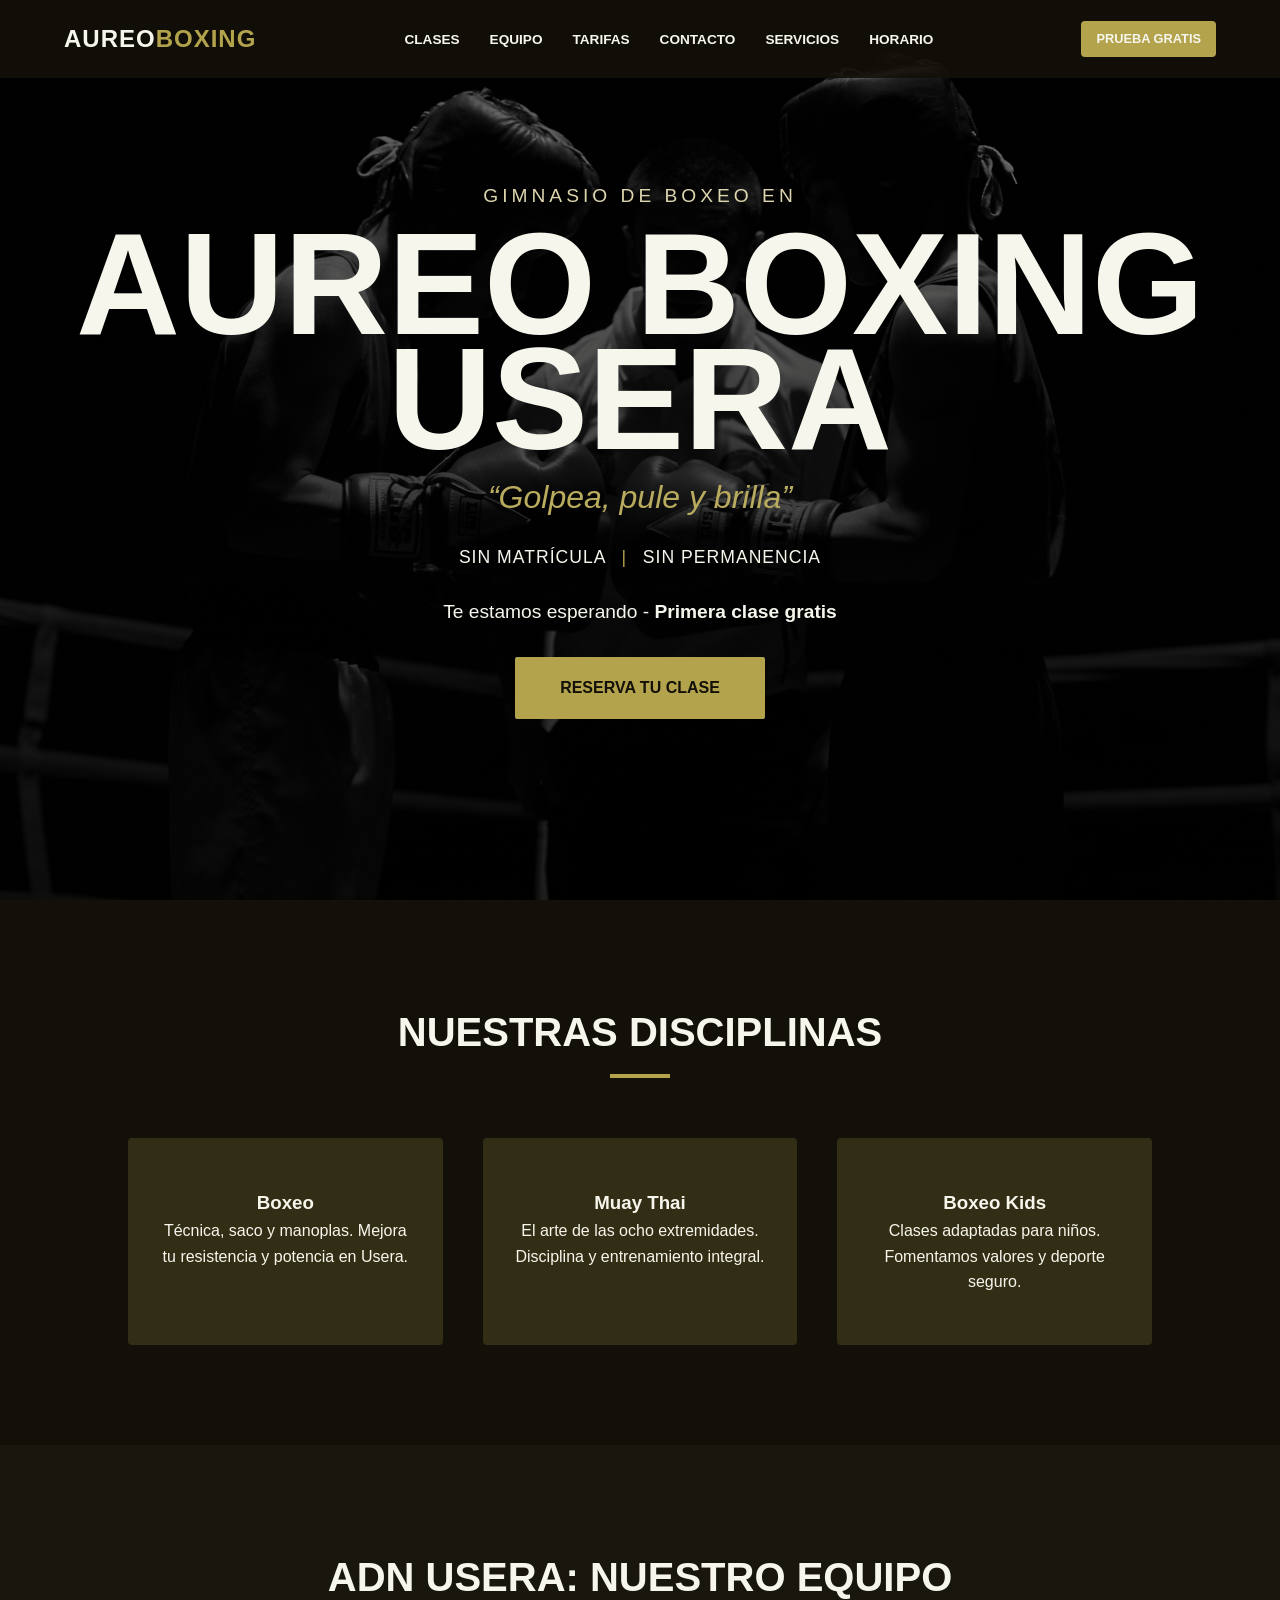
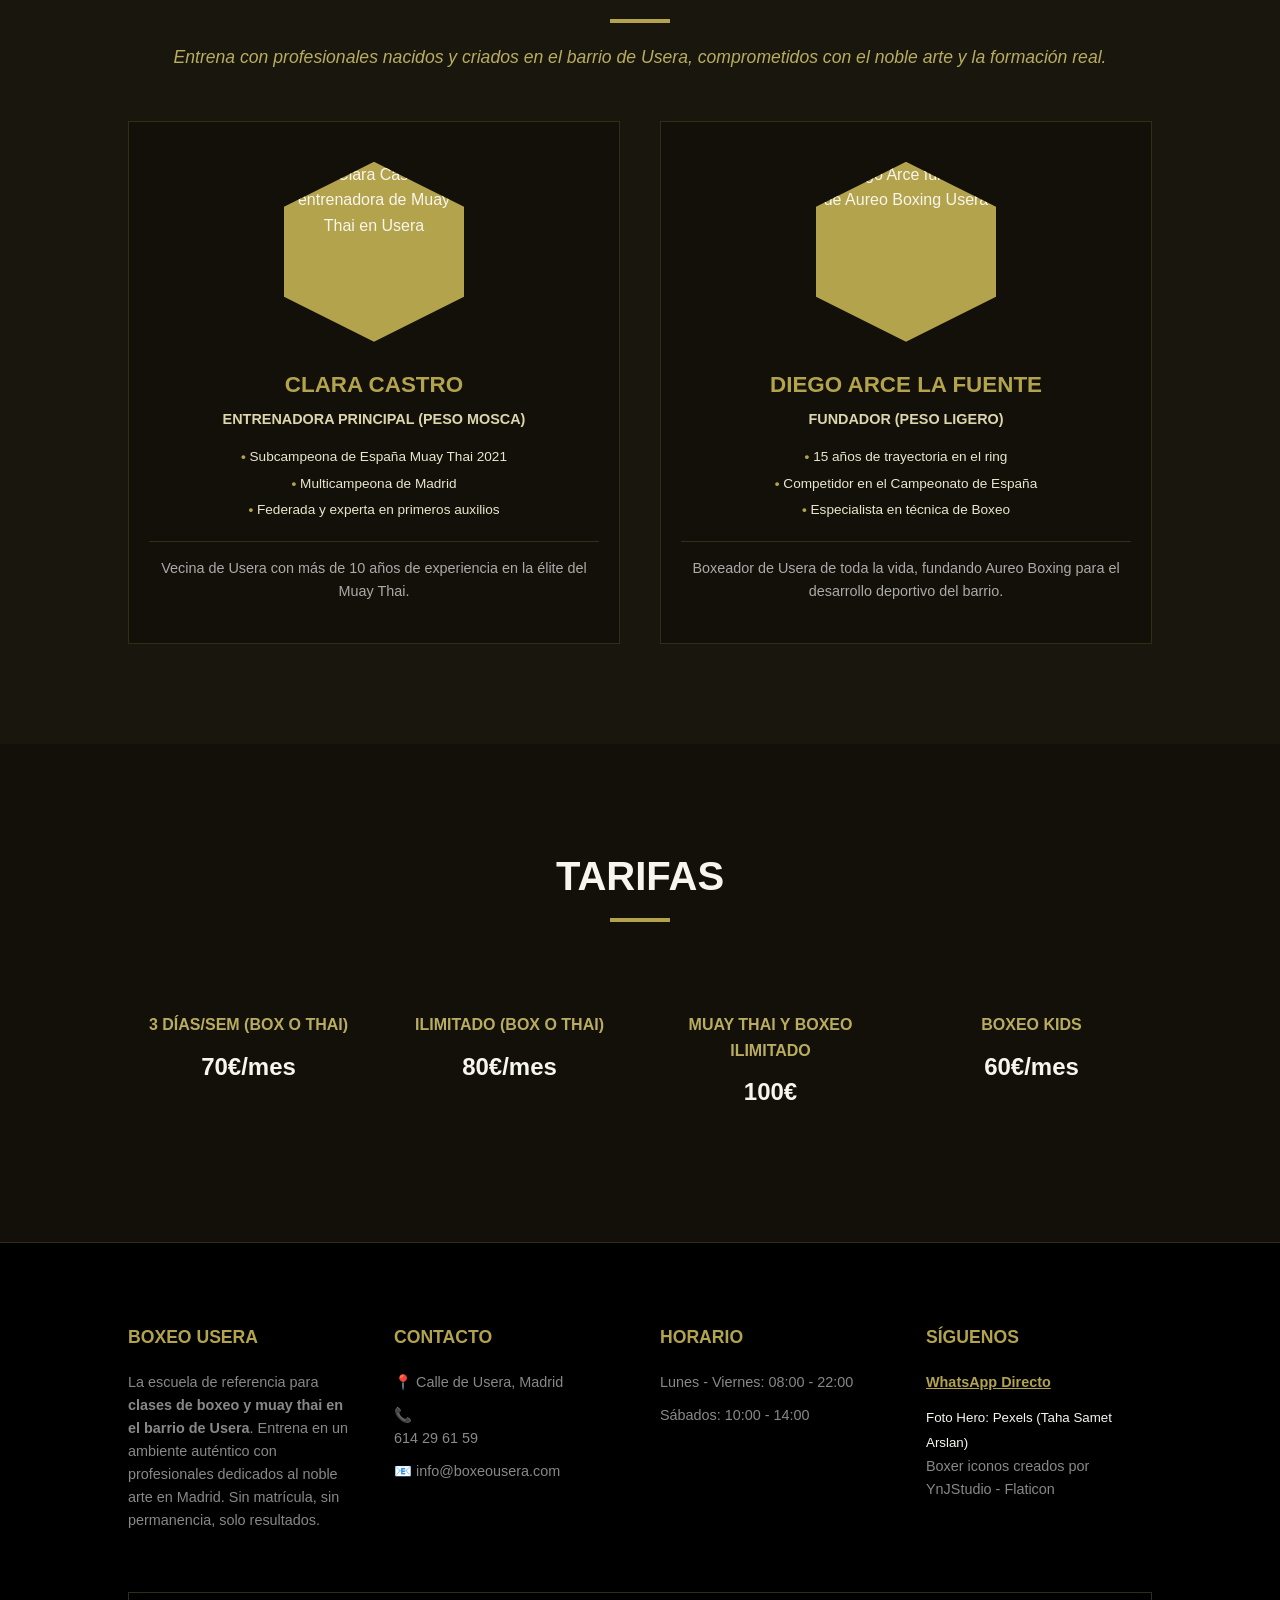
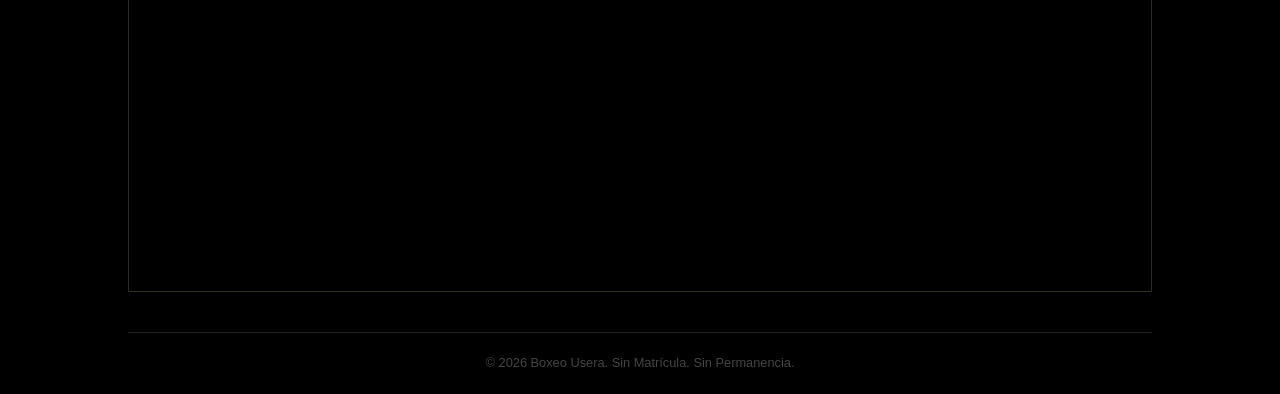
==== index.html @ 1e416059 "first commit" ====
<!DOCTYPE html>
<html lang="es">
<head>
    <meta charset="UTF-8">
    <meta name="viewport" content="width=device-width, initial-scale=1.0">
    <meta name="description" content="Gimnasio de boxeo en Usera. Clases de Boxeo, Muay Thai y Boxeo Kids. Entrena sin matrícula y sin permanencia. ¡Primera clase gratis!">
    <title>AUREO BOXING | Clases de Boxeo y Muay Thai en Usera, Madrid</title>    
    <link rel="icon" type="image/png" href="assets/favicon_boxeo.png">
    <link rel="stylesheet" href="style.css">
    
    <meta property="og:title" content="Gimnasio de Boxeo Usera">
    <meta property="og:image" content="assets/ring_boxeo.png">
    <script type="application/ld+json">
{
  "@context": "https://schema.org",
  "@type": "SportsClub",
  "name": "Aureo Boxing Usera",
  "image": "https://tu-sitio.netlify.app/assets/ring_boxeo.png",
  "address": {
    "@type": "PostalAddress",
    "streetAddress": "Calle de Usera",
    "addressLocality": "Madrid",
    "addressRegion": "Madrid",
    "postalCode": "28026",
    "addressCountry": "ES"
  },
  "geo": {
    "@type": "GeoCoordinates",
    "latitude": 40.3833, 
    "longitude": -3.7050
  },
  "url": "https://tu-sitio.netlify.app",
  "telephone": "+34614296159",
  "openingHoursSpecification": [
    {
      "@type": "OpeningHoursSpecification",
      "dayOfWeek": ["Monday", "Tuesday", "Wednesday", "Thursday", "Friday"],
      "opens": "08:00",
      "closes": "22:00"
    },
    {
      "@type": "OpeningHoursSpecification",
      "dayOfWeek": "Saturday",
      "opens": "10:00",
      "closes": "14:00"
    }
  ]
}
</script>

</head>
<body>

<nav class="navbar">
    <a href="index.html"><div class="logo">AUREO<span>BOXING</span></div></a>
    
    <div class="menu-toggle" id="mobile-menu">
        <span class="bar"></span>
        <span class="bar"></span>
        <span class="bar"></span>
    </div>

    <ul class="nav-links">
        <li><a href="#clases">Clases</a></li>
        <li><a href="#equipo">Equipo</a></li>
        <li><a href="#tarifas">Tarifas</a></li>
        <li><a href="#contacto">Contacto</a></li>
        <li><a href="servicios.html">Servicios</a></li>
        <li><a href="horario.html">Horario</a></li>
    </ul>
    <a href="https://wa.me/34614296159" class="btn-nav" target="_blank" rel="noopener noreferrer">PRUEBA GRATIS</a>
</nav>

    <main>
        <header class="hero">
            <div class="hero-content">
                <p class="hero-top-text">Gimnasio de boxeo en</p>
                <h1>AUREO BOXING USERA</h1>
                <p class="slogan">“Golpea, pule y brilla”</p>
                <div class="hero-badges">
                    <span>Sin matrícula</span>
                    <span class="separator">|</span>
                    <span>Sin permanencia</span>
                </div>
                <p class="promo">Te estamos esperando - <strong>Primera clase gratis</strong></p>
                <a href="https://wa.me/34614296159" class="btn-cta">RESERVA TU CLASE</a>
            </div>
        </header>

        <section id="clases" class="container">
            <h2 class="section-title">Nuestras Disciplinas</h2>
            <div class="grid">
                <article class="card">
                    <h3>Boxeo</h3>
                    <p>Técnica, saco y manoplas. Mejora tu resistencia y potencia en Usera.</p>
                </article>
                <article class="card">
                    <h3>Muay Thai</h3>
                    <p>El arte de las ocho extremidades. Disciplina y entrenamiento integral.</p>
                </article>
                <article class="card">
                    <h3>Boxeo Kids</h3>
                    <p>Clases adaptadas para niños. Fomentamos valores y deporte seguro.</p>
                </article>
            </div>
        </section>

<section id="equipo" class="bg-alt">
    <div class="container">
        <h2 class="section-title">ADN USERA: NUESTRO EQUIPO</h2>
        <p class="team-intro">Entrena con profesionales nacidos y criados en el barrio de Usera, comprometidos con el noble arte y la formación real.</p>
        
        <div class="grid">
            <article class="profile">
                <div class="img-frame">
                    <img src="assets/clara_castro.jpg" alt="Clara Castro entrenadora de Muay Thai en Usera">
                </div>
                <h3>Clara Castro</h3>
                <p class="role">Entrenadora Principal (Peso Mosca)</p>
                <ul class="achievements">
                    <li>Subcampeona de España Muay Thai 2021</li>
                    <li>Multicampeona de Madrid</li>
                    <li>Federada y experta en primeros auxilios</li>
                </ul>
                <p class="bio">Vecina de Usera con más de 10 años de experiencia en la élite del Muay Thai.</p>
            </article>

            <article class="profile">
                <div class="img-frame">
                    <img src="assets/diego_arce.jpg" alt="Diego Arce fundador de Aureo Boxing Usera">
                </div>
                <h3>Diego Arce La Fuente</h3>
                <p class="role">Fundador (Peso Ligero)</p>
                <ul class="achievements">
                    <li>15 años de trayectoria en el ring</li>
                    <li>Competidor en el Campeonato de España</li>
                    <li>Especialista en técnica de Boxeo</li>
                </ul>
                <p class="bio">Boxeador de Usera de toda la vida, fundando Aureo Boxing para el desarrollo deportivo del barrio.</p>
            </article>
        </div>
    </div>
</section>

        <section id="tarifas" class="container">
            <h2 id="precios" class="section-title">Tarifas</h2>
            <div class="grid-tarifas">
                <div class="price-box"><h4>3 Días/Sem (Box o Thai) </h4><p>70€/mes</p></div>
                <div class="price-box"><h4>Ilimitado (Box o Thai) </h4><p>80€/mes</p></div>
                <div class="price-box"><h4>Muay thai y Boxeo Ilimitado </h4><p>100€</p></div>
                <div class="price-box"><h4>Boxeo Kids</h4><p>60€/mes</p></div>
            </div>
        </section>
    </main>

    <footer class="main-footer">
        <div class="footer-container">
            <div class="footer-col">
    <h4>BOXEO USERA</h4>
    <p>La escuela de referencia para <strong>clases de boxeo y muay thai en el barrio de Usera</strong>. Entrena en un ambiente auténtico con profesionales dedicados al noble arte en Madrid. Sin matrícula, sin permanencia, solo resultados.</p>
</div>
            <div class="footer-col">
                <h4>CONTACTO</h4>
                <p>📍 Calle de Usera, Madrid</p>
                <p>📞 <a href="tel:+34614296159">614 29 61 59</a></p>
                <p>📧 info@boxeousera.com</p>
            </div>
            <div class="footer-col">
                <h4>HORARIO</h4>
                <p>Lunes - Viernes: 08:00 - 22:00</p>
                <p>Sábados: 10:00 - 14:00</p>
            </div>
            <div class="footer-col">
                <h4>SÍGUENOS</h4>
                <a href="https://wa.me/34614296159" class="wa-link">WhatsApp Directo</a>
                <div class="legal-info">
                    <small>Foto Hero: Pexels (Taha Samet Arslan)</small><br>
                    <small><a href="https://www.flaticon.es/iconos-gratis/boxer" title="boxer iconos">Boxer iconos creados por YnJStudio - Flaticon</a></small>
                </div>
            </div>
        </div>
        <div class="footer-map">
            <iframe src="https://www.google.com/maps/embed?pb=!1m18!1m12!1m3!1d3039.096998147544!2d-3.708230224323236!3d40.38454277144478!2m3!1f0!2f0!3f0!3m2!1i1024!2i768!4f13.1!3m3!1m2!1s0xd4227d0a6f794bb%3A0xa1686ee9022f2101!2sAUREO%20BOXING!5e0!3m2!1ses!2ses!4v1777011258103!5m2!1ses!2ses" width="600" height="450" style="border:0;" allowfullscreen="" loading="lazy" referrerpolicy="no-referrer-when-downgrade"></iframe>
        </div>
        <div class="footer-bottom">
            <p>&copy; 2026 Boxeo Usera. Sin Matrícula. Sin Permanencia.</p>
        </div>
    </footer>
<script src="script.js"></script>
</body>
</html>
---- style.css ----
:root {
    --color-50: #F7F6ED;
    --color-100: #EAE5CD;
    --color-200: #DCD5AD;
    --color-300: #CEC48D;
    --color-400: #BAAC5F;
    --color-500: #B3A34D;
    --color-900: #322E15;
    --color-950: #121008;
}

* { box-sizing: border-box; margin: 0; padding: 0; }

body {
    font-family: 'Helvetica Neue', Arial, sans-serif;
    background-color: var(--color-950);
    color: var(--color-50);
    line-height: 1.6;
    scroll-behavior: smooth;
}

/* --- NAVBAR --- */
/* Esconde el estilo del enlace en el logo */
.navbar a:has(.logo) {
    text-decoration: none;
    color: inherit;
    display: contents; /* Hace que el enlace no afecte al diseño del flexbox */
}

/* Por si tu navegador es antiguo y no soporta :has() */
.navbar > a {
    text-decoration: none;
    color: inherit;
}
.navbar {
    display: flex;
    justify-content: space-between;
    align-items: center;
    padding: 20px 5%;
    background: rgba(18, 16, 8, 0.9);
    position: fixed;
    width: 100%;
    z-index: 1000;
}

.logo { font-weight: 900; font-size: 1.5rem; letter-spacing: 1px; }
.logo span { color: var(--color-500); }

.nav-links { display: flex; list-style: none; }
.nav-links li { margin: 0 15px; }
.nav-links a { text-decoration: none; color: var(--color-50); font-size: 0.85rem; font-weight: bold; text-transform: uppercase; transition: 0.3s; }
.nav-links a:hover { color: var(--color-500); }

.btn-nav {
    background: var(--color-500);
    color: var(--color-950);
    padding: 8px 15px;
    border-radius: 4px;
    text-decoration: none;
    font-weight: bold;
    font-size: 0.8rem;
}

/* --- HERO --- */
.hero {
    height: 100vh;
    background: linear-gradient(rgba(0,0,0,0.5), rgba(0,0,0,0.8)), 
                url('assets/ring_boxeo.jpg') center/cover no-repeat;
    display: flex;
    align-items: center;
    justify-content: center;
    text-align: center;
}

.hero h1 { font-size: clamp(4rem, 15vw, 9rem); line-height: 0.8; margin: 15px 0; font-weight: 900; }
.hero-top-text { font-size: 1.2rem; text-transform: uppercase; letter-spacing: 4px; color: var(--color-200); }
.slogan { font-size: clamp(1.2rem, 3vw, 2rem); color: var(--color-400); margin-bottom: 20px; font-style: italic; }
.hero-badges { margin-bottom: 25px; font-size: 1.1rem; text-transform: uppercase; letter-spacing: 1px; }
.separator { color: var(--color-500); margin: 0 10px; }
.promo { margin-bottom: 30px; font-size: 1.2rem; }

.btn-cta {
    display: inline-block;
    padding: 18px 45px;
    background-color: var(--color-500);
    color: var(--color-950);
    text-decoration: none;
    font-weight: 900;
    border-radius: 2px;
    transition: 0.3s ease;
}
.btn-cta:hover { background-color: var(--color-100); transform: translateY(-3px); }

/* --- SECCIONES GENERALES --- */
.container { padding: 100px 10%; }
.bg-alt { background-color: #18160d; }
.section-title { text-align: center; margin-bottom: 60px; font-size: 2.5rem; text-transform: uppercase; position: relative; }
.section-title::after { content: ''; display: block; width: 60px; height: 4px; background: var(--color-500); margin: 10px auto; }

.grid { display: grid; grid-template-columns: repeat(auto-fit, minmax(300px, 1fr)); gap: 40px; }

/* --- TARJETAS DE CLASES --- */
.card {
    background: var(--color-900);
    padding: 50px 30px;
    border-radius: 4px;
    text-align: center;
    transition: 0.3s;
}
.card:hover { border-top: 5px solid var(--color-500); transform: translateY(-5px); }

/* --- SECCIÓN EQUIPO (NUEVO) --- */
.team-intro {
    text-align: center;
    margin-top: -40px;
    margin-bottom: 50px;
    color: var(--color-400);
    font-style: italic;
    font-size: 1.1rem;
}

.profile {
    background: var(--color-950);
    padding: 40px 20px;
    border: 1px solid var(--color-900);
    text-align: center;
}

.img-frame {
    width: 180px; height: 180px;
    background: var(--color-500);
    margin: 0 auto 25px;
    clip-path: polygon(50% 0%, 100% 25%, 100% 75%, 50% 100%, 0% 75%, 0% 25%);
    overflow: hidden;
}

.img-frame img { width: 100%; height: 100%; object-fit: cover; }

.profile h3 { color: var(--color-500); margin-bottom: 5px; text-transform: uppercase; font-size: 1.4rem; }

.role { font-weight: bold; font-size: 0.9rem; color: var(--color-200); margin-bottom: 15px; text-transform: uppercase; }

.achievements { list-style: none; padding: 0; margin-bottom: 20px; }
.achievements li { font-size: 0.85rem; margin-bottom: 5px; color: var(--color-100); }
.achievements li::before { content: "• "; color: var(--color-500); font-weight: bold; }

.bio { font-size: 0.9rem; border-top: 1px solid var(--color-900); padding-top: 15px; margin-top: 10px; color: #aaa; }

/* --- TARIFAS --- */
.grid-tarifas { display: grid; grid-template-columns: repeat(auto-fit, minmax(180px, 1fr)); gap: 20px; }
.price-box {
    border: 1px solid var(--color-800);
    padding: 30px 15px;
    text-align: center;
    transition: 0.3s;
}
.price-box:hover { border-color: var(--color-500); background: rgba(179, 163, 77, 0.1); }
.price-box h4 { color: var(--color-400); margin-bottom: 10px; text-transform: uppercase; }
.price-box p { font-size: 1.5rem; font-weight: bold; color: var(--color-50); }

/* --- FOOTER --- */
.main-footer { background: #000; padding: 80px 10% 20px; border-top: 1px solid var(--color-900); }
.footer-container { 
    display: grid; 
    grid-template-columns: repeat(auto-fit, minmax(200px, 1fr)); 
    gap: 40px; 
    margin-bottom: 50px;
}

.footer-col h4 { color: var(--color-500); margin-bottom: 20px; font-size: 1.1rem; }
.footer-col p, .footer-col a { color: #888; text-decoration: none; font-size: 0.9rem; margin-bottom: 10px; display: block; }
.footer-col a:hover { color: var(--color-500); }

.wa-link { color: var(--color-500) !important; font-weight: bold; text-decoration: underline !important; }

.footer-map { width: 100%; height: 300px;  margin-bottom: 40px; border: 1px solid var(--color-900); }
.footer-map iframe { width: 100%; height: 100%; border: none; }

.footer-bottom { text-align: center; border-top: 1px solid #222; padding-top: 20px; color: #444; font-size: 0.8rem; }

/* --- PÁGINA HORARIOS --- */
.horario-page {
    padding-top: 100px;
    background: linear-gradient(rgba(18, 16, 8, 0.95), rgba(18, 16, 8, 0.95)), 
                url('assets/snake_bg.png') no-repeat center center/contain;
}

.main-title {
    font-size: 4rem;
    text-align: center;
    color: var(--color-50);
    letter-spacing: 5px;
    margin-bottom: 40px;
    text-shadow: 2px 2px 10px rgba(179, 163, 77, 0.3);
}

.table-responsive { overflow-x: auto; margin-bottom: 50px; }

.schedule-table {
    width: 100%;
    border-collapse: collapse;
    color: var(--color-50);
    text-align: center;
    font-size: 0.85rem;
    border: 1px solid var(--color-800);
}

.schedule-table th {
    background-color: var(--color-900);
    color: var(--color-500);
    padding: 15px;
    border: 1px solid var(--color-800);
    text-transform: uppercase;
}

.schedule-table td {
    padding: 12px;
    border: 1px solid var(--color-800);
    background: rgba(18, 16, 8, 0.6);
}

.class-boxeo { font-weight: bold; }
.class-thai { color: var(--color-400); font-weight: bold; }
.class-kids { color: #aaa; font-style: italic; }
.class-mix { border: 1px solid var(--color-500) !important; color: var(--color-500); }

.pricing-list { max-width: 600px; margin: 0 auto; text-align: left; }
.price-item {
    display: flex;
    justify-content: space-between;
    padding: 20px;
    border-bottom: 1px solid var(--color-900);
    font-size: 1.2rem;
    font-weight: 800;
    text-transform: uppercase;
}

.price-item.featured { background: var(--color-900); border: 1px solid var(--color-500); margin-top: 10px; }
.gold { color: var(--color-500); }

.foot-note {
    text-align: center;
    margin-top: 50px;
    letter-spacing: 2px;
    color: var(--color-400);
    font-weight: bold;
}

/* --- RESPONSIVE --- */
/* 1. PEGA ESTO JUSTO ANTES DE @media (max-width: 768px) */
.menu-toggle {
    display: none;
    flex-direction: column;
    cursor: pointer;
    z-index: 1100;
}

.menu-toggle .bar {
    width: 25px;
    height: 3px;
    background-color: var(--color-500);
    margin: 4px 0;
    transition: 0.4s;
}

/* 2. SUSTITUYE TU @media (max-width: 768px) POR ESTO */
/* --- RESPONSIVE --- */

.menu-toggle {
    display: none; /* Escondido por defecto en PC */
    flex-direction: column;
    cursor: pointer;
    z-index: 1100;
}

.menu-toggle .bar {
    width: 25px;
    height: 3px;
    background-color: var(--color-500);
    margin: 4px 0;
    transition: 0.4s;
}

@media (max-width: 768px) {
    .menu-toggle {
        display: flex; /* Se muestra solo en móvil */
    }

    .nav-links {
        display: flex; /* Cambiamos de none a flex */
        flex-direction: column;
        justify-content: center;
        align-items: center;
        position: fixed; /* Mejor fixed para que cubra la pantalla */
        top: -100vh; /* Escondido arriba */
        left: 0;
        width: 100%;
        height: 100vh;
        background: rgba(18, 16, 8, 0.98);
        padding: 40px 0;
        transition: 0.5s ease;
        z-index: 1000;
    }

    .nav-links.active {
        top: 0; /* Baja el menú al activarse */
    }

    .nav-links li {
        margin: 20px 0;
    }

    .nav-links a {
        font-size: 1.5rem; /* Más grande para que sea fácil tocar con el dedo */
    }

    .btn-nav {
        display: none; /* Ocultamos el botón de WhatsApp en el nav de móvil */
    }

    /* Animación del botón a "X" */
    .menu-toggle.is-active .bar:nth-child(2) { opacity: 0; }
    .menu-toggle.is-active .bar:nth-child(1) { transform: translateY(11px) rotate(45deg); }
    .menu-toggle.is-active .bar:nth-child(3) { transform: translateY(-11px) rotate(-45deg); }

    /* Ajustes de títulos en móvil */
    .hero h1 { font-size: 4rem; }
    .container { padding: 60px 5%; }
    .section-title { font-size: 2rem; }
    .main-title { font-size: 2.5rem; }
}

@media (max-width: 600px) {
    .schedule-table { font-size: 0.7rem; }
    .price-item { font-size: 0.9rem; }
    .footer-container { grid-template-columns: 1fr; text-align: center; }
}

@media (max-width: 600px) {
    .schedule-table { font-size: 0.7rem; }
    .price-item { font-size: 0.9rem; }
    .footer-container { grid-template-columns: 1fr; text-align: center; }
}
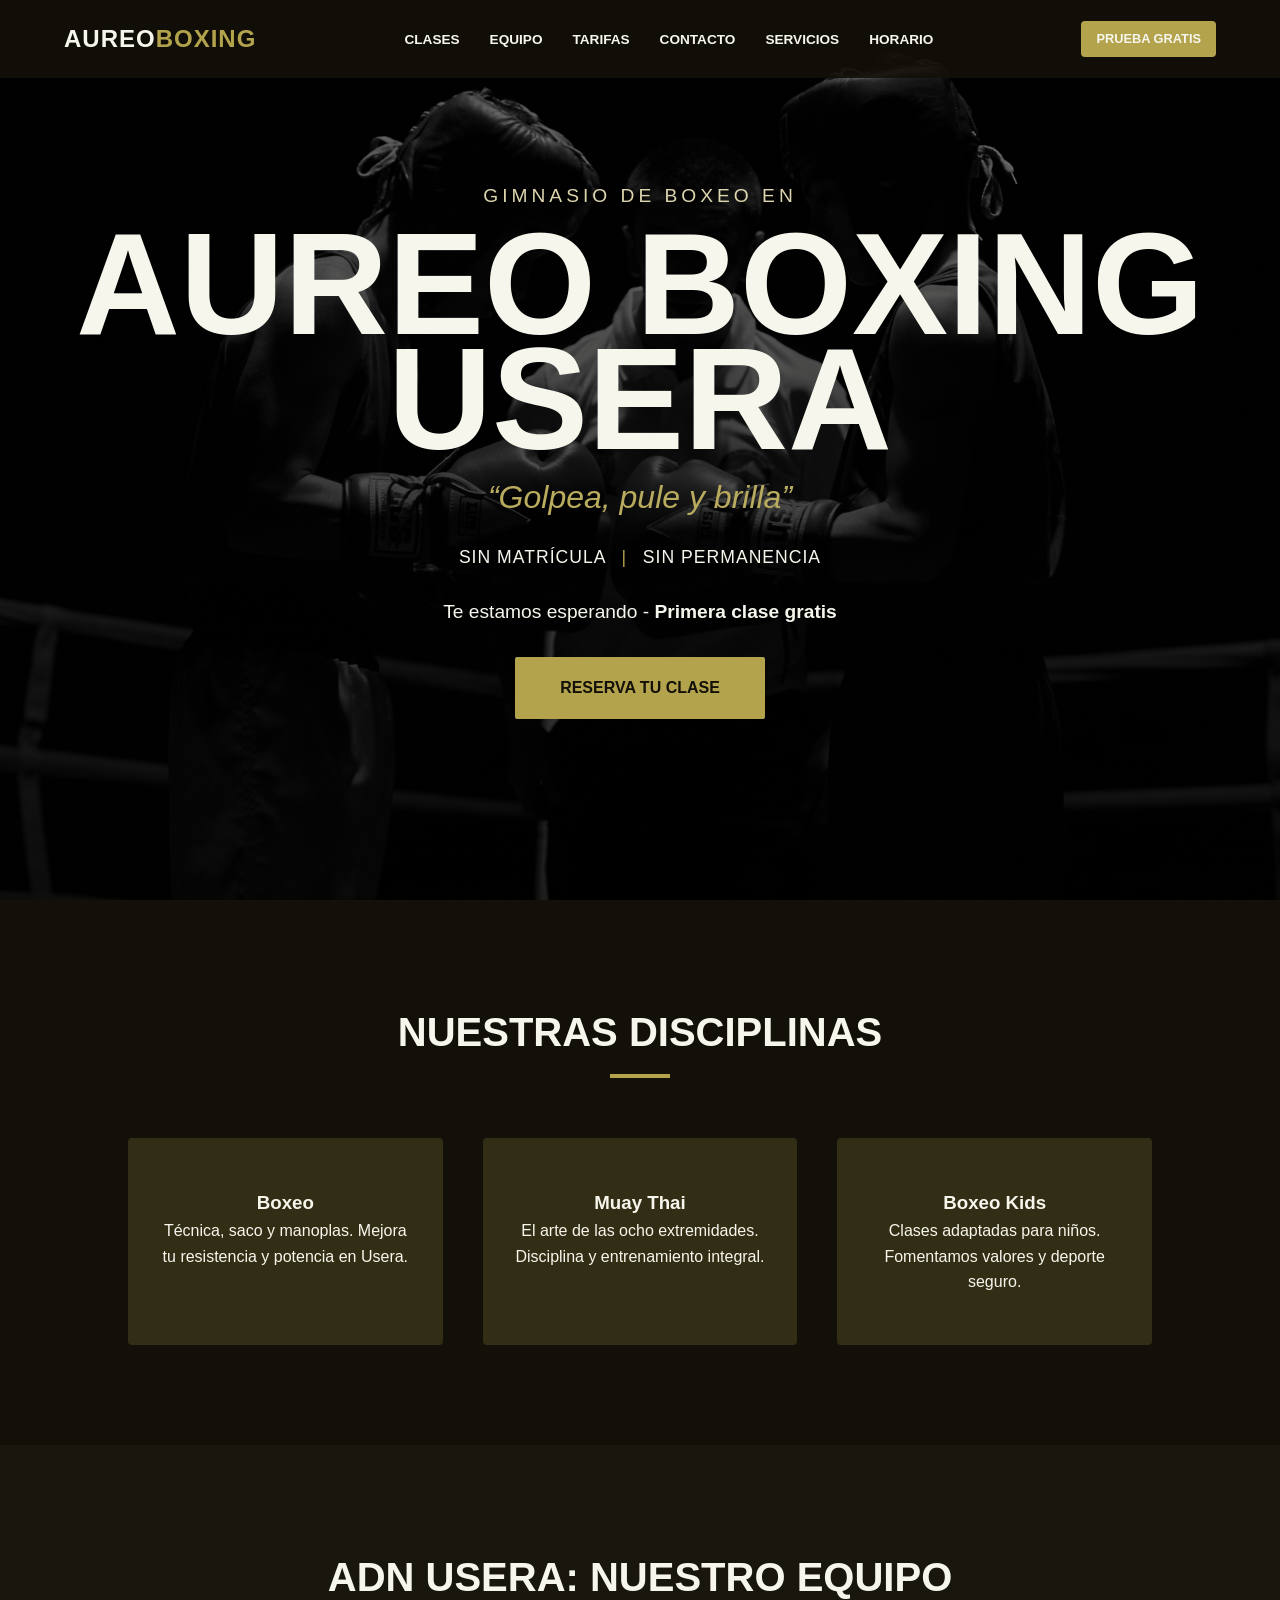
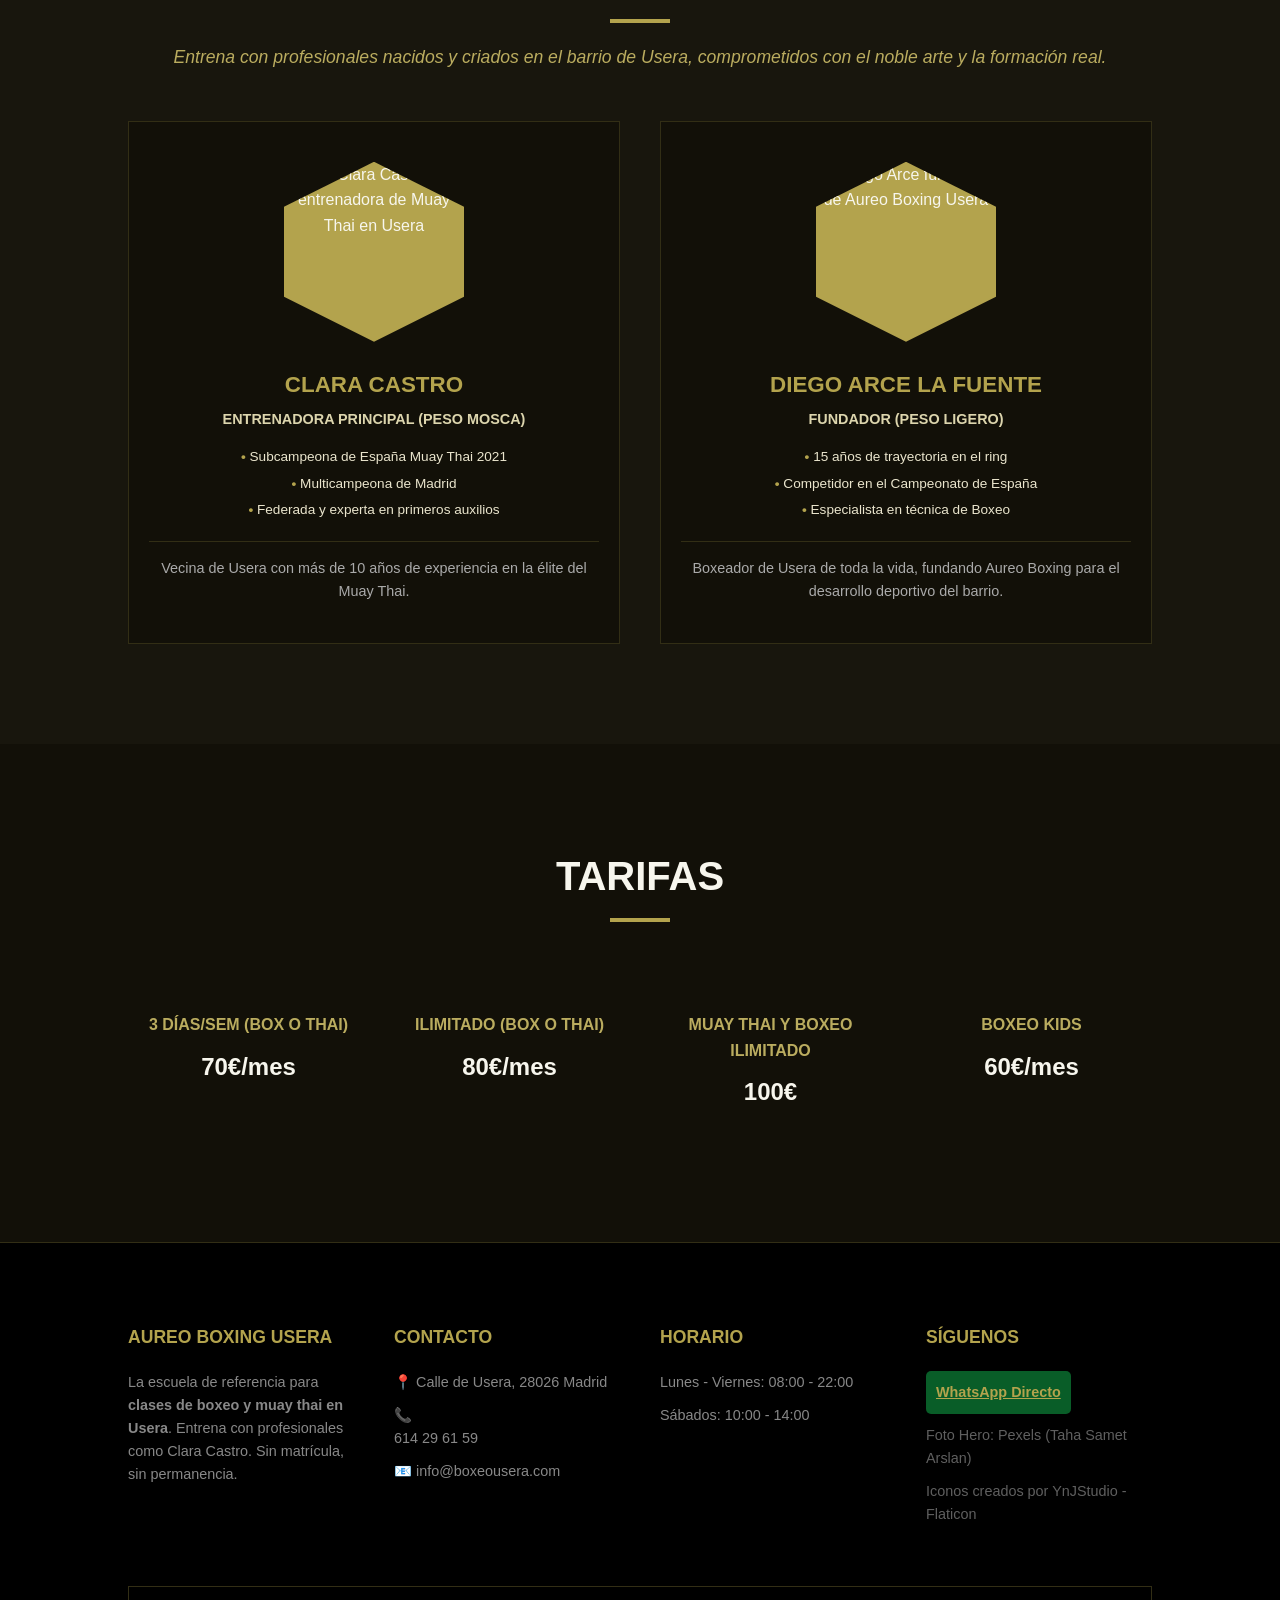
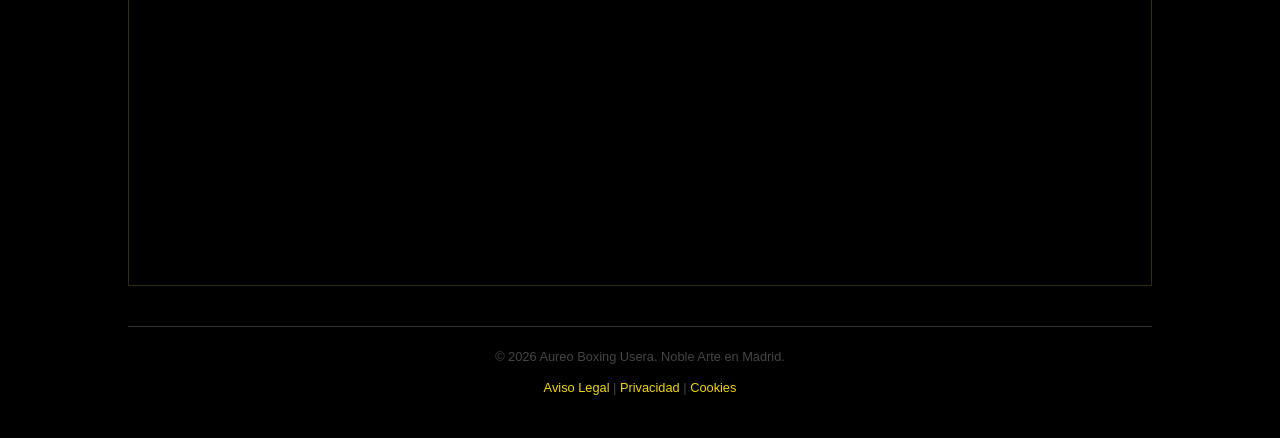
==== commit 9c1b23b2: "Legal updates" ====
--- a/index.html
+++ b/index.html
@@ -10,44 +10,91 @@
     
     <meta property="og:title" content="Gimnasio de Boxeo Usera">
     <meta property="og:image" content="assets/ring_boxeo.png">
+
     <script type="application/ld+json">
-{
-  "@context": "https://schema.org",
-  "@type": "SportsClub",
-  "name": "Aureo Boxing Usera",
-  "image": "https://tu-sitio.netlify.app/assets/ring_boxeo.png",
-  "address": {
-    "@type": "PostalAddress",
-    "streetAddress": "Calle de Usera",
-    "addressLocality": "Madrid",
-    "addressRegion": "Madrid",
-    "postalCode": "28026",
-    "addressCountry": "ES"
-  },
-  "geo": {
-    "@type": "GeoCoordinates",
-    "latitude": 40.3833, 
-    "longitude": -3.7050
-  },
-  "url": "https://tu-sitio.netlify.app",
-  "telephone": "+34614296159",
-  "openingHoursSpecification": [
     {
-      "@type": "OpeningHoursSpecification",
-      "dayOfWeek": ["Monday", "Tuesday", "Wednesday", "Thursday", "Friday"],
-      "opens": "08:00",
-      "closes": "22:00"
-    },
-    {
-      "@type": "OpeningHoursSpecification",
-      "dayOfWeek": "Saturday",
-      "opens": "10:00",
-      "closes": "14:00"
+      "@context": "https://schema.org",
+      "@type": "SportsClub",
+      "name": "Aureo Boxing Usera",
+      "image": "https://tu-sitio.netlify.app/assets/ring_boxeo.png",
+      "address": {
+        "@type": "PostalAddress",
+        "streetAddress": "Calle de Usera",
+        "addressLocality": "Madrid",
+        "addressRegion": "Madrid",
+        "postalCode": "28026",
+        "addressCountry": "ES"
+      },
+      "geo": {
+        "@type": "GeoCoordinates",
+        "latitude": 40.3833, 
+        "longitude": -3.7050
+      },
+      "url": "https://tu-sitio.netlify.app",
+      "telephone": "+34614296159",
+      "openingHoursSpecification": [
+        {
+          "@type": "OpeningHoursSpecification",
+          "dayOfWeek": ["Monday", "Tuesday", "Wednesday", "Thursday", "Friday"],
+          "opens": "08:00",
+          "closes": "22:00"
+        },
+        {
+          "@type": "OpeningHoursSpecification",
+          "dayOfWeek": "Saturday",
+          "opens": "10:00",
+          "closes": "14:00"
+        }
+      ]
     }
-  ]
-}
-</script>
-
+    </script>
+
+    <link rel="stylesheet" type="text/css" href="https://cdn.jsdelivr.net/npm/cookieconsent@3/build/cookieconsent.min.css" />
+    <script src="https://cdn.jsdelivr.net/npm/cookieconsent@3/build/cookieconsent.min.js" data-cfasync="false"></script>
+    
+    <script>
+    window.addEventListener("load", function(){
+        window.cookieconsent.initialise({
+            "palette": {
+                "border": "#f1d600",
+                "popup": { "background": "#000" },
+                "button": { "background": "#f1d600", "text": "#000" }
+            },
+            "type": "opt-in", 
+            "content": {
+                "message": "En Boxeo Usera usamos cookies para medir las visitas de la web. ¿Nos das permiso?",
+                "allow": "Aceptar todas",
+                "deny": "Rechazar",
+                "link": "Leer política",
+                "href": "politica-de-cookies.html",
+                "policy": "Configurar"
+            },
+            onInitialise: function (status) {
+                if (this.hasConsented()) { cargarAnalytics(); }
+            },
+            onStatusChange: function(status, chosenBefore) {
+                if (this.hasConsented()) { cargarAnalytics(); }
+            }
+        });
+    });
+
+    // Función para cargar Google Analytics solo tras el consentimiento
+    function cargarAnalytics() {
+        console.log("Cookies aceptadas: Cargando Analytics...");
+        
+        // 1. Carga el script de Google de forma dinámica
+        var script = document.createElement('script');
+        script.async = true;
+        script.src = 'https://www.googletagmanager.com/gtag/js?id=TU_ID_AQUI'; // <--- CAMBIA TU_ID_AQUI
+        document.head.appendChild(script);
+
+        // 2. Configura Analytics
+        window.dataLayer = window.dataLayer || [];
+        function gtag(){dataLayer.push(arguments);}
+        gtag('js', new Date());
+        gtag('config', 'TU_ID_AQUI'); // <--- CAMBIA TU_ID_AQUI
+    }
+    </script>
 </head>
 <body>
 
@@ -153,39 +200,46 @@
         </section>
     </main>
 
-    <footer class="main-footer">
-        <div class="footer-container">
-            <div class="footer-col">
-    <h4>BOXEO USERA</h4>
-    <p>La escuela de referencia para <strong>clases de boxeo y muay thai en el barrio de Usera</strong>. Entrena en un ambiente auténtico con profesionales dedicados al noble arte en Madrid. Sin matrícula, sin permanencia, solo resultados.</p>
-</div>
-            <div class="footer-col">
-                <h4>CONTACTO</h4>
-                <p>📍 Calle de Usera, Madrid</p>
-                <p>📞 <a href="tel:+34614296159">614 29 61 59</a></p>
-                <p>📧 info@boxeousera.com</p>
-            </div>
-            <div class="footer-col">
-                <h4>HORARIO</h4>
-                <p>Lunes - Viernes: 08:00 - 22:00</p>
-                <p>Sábados: 10:00 - 14:00</p>
-            </div>
-            <div class="footer-col">
-                <h4>SÍGUENOS</h4>
-                <a href="https://wa.me/34614296159" class="wa-link">WhatsApp Directo</a>
-                <div class="legal-info">
-                    <small>Foto Hero: Pexels (Taha Samet Arslan)</small><br>
-                    <small><a href="https://www.flaticon.es/iconos-gratis/boxer" title="boxer iconos">Boxer iconos creados por YnJStudio - Flaticon</a></small>
-                </div>
-            </div>
-        </div>
-        <div class="footer-map">
-            <iframe src="https://www.google.com/maps/embed?pb=!1m18!1m12!1m3!1d3039.096998147544!2d-3.708230224323236!3d40.38454277144478!2m3!1f0!2f0!3f0!3m2!1i1024!2i768!4f13.1!3m3!1m2!1s0xd4227d0a6f794bb%3A0xa1686ee9022f2101!2sAUREO%20BOXING!5e0!3m2!1ses!2ses!4v1777011258103!5m2!1ses!2ses" width="600" height="450" style="border:0;" allowfullscreen="" loading="lazy" referrerpolicy="no-referrer-when-downgrade"></iframe>
-        </div>
-        <div class="footer-bottom">
-            <p>&copy; 2026 Boxeo Usera. Sin Matrícula. Sin Permanencia.</p>
-        </div>
-    </footer>
+<footer class="main-footer">
+    <div class="footer-container">
+        <div class="footer-col">
+            <h4>AUREO BOXING USERA</h4>
+            <p>La escuela de referencia para <strong>clases de boxeo y muay thai en Usera</strong>. Entrena con profesionales como Clara Castro. Sin matrícula, sin permanencia.</p>
+        </div>
+        <div class="footer-col">
+            <h4>CONTACTO</h4>
+            <p>📍 Calle de Usera, 28026 Madrid</p>
+            <p>📞 <a href="tel:+34614296159" style="color:inherit; text-decoration:none;">614 29 61 59</a></p>
+            <p>📧 info@boxeousera.com</p>
+        </div>
+        <div class="footer-col">
+            <h4>HORARIO</h4>
+            <p>Lunes - Viernes: 08:00 - 22:00</p>
+            <p>Sábados: 10:00 - 14:00</p>
+        </div>
+        <div class="footer-col">
+            <h4>SÍGUENOS</h4>
+            <a href="https://wa.me/34614296159" class="wa-link" target="_blank" rel="noopener noreferrer" style="background:#095d28; color:white; padding:10px; text-decoration:none; border-radius:5px; display:inline-block; margin-bottom:10px;">WhatsApp Directo</a>
+            <div class="legal-info" style="font-size:0.7rem; opacity:0.7;">
+                <p>Foto Hero: Pexels (Taha Samet Arslan)</p>
+                <p><a href="https://www.flaticon.es/iconos-gratis/boxer" title="boxer iconos" style="color:inherit;">Iconos creados por YnJStudio - Flaticon</a></p>
+            </div>
+        </div>
+    </div>
+
+    <div class="footer-map" style="width:100%; margin-top:20px;">
+        <iframe src="https://www.google.com/maps/embed?pb=!1m18!1m12!1m3!1d3039.3!2d-3.7050!3d40.3833!2m3!1f0!2f0!3f0!3m2!1i1024!2i768!4f13.1!3m3!1m2!1s0xd4226fe78!2sCalle%20de%20Usera%2C%20Madrid!5e0!3m2!1ses!2ses!4v123456789" width="100%" height="200" style="border:0;" allowfullscreen="" loading="lazy"></iframe>
+    </div>
+
+    <div class="footer-bottom" style="text-align:center; padding:20px; border-top:1px solid #333; margin-top:20px;">
+        <p>© 2026 Aureo Boxing Usera. Noble Arte en Madrid.</p>
+        <p style="margin-top: 10px; font-size: 0.8rem;">
+            <a href="aviso-legal.html" style="color: #f1d600; text-decoration: none;">Aviso Legal</a> | 
+            <a href="politica-de-privacidad.html" style="color: #f1d600; text-decoration: none;">Privacidad</a> | 
+            <a href="politica-de-cookies.html" style="color: #f1d600; text-decoration: none;">Cookies</a>
+        </p>
+    </div>
+</footer>
 <script src="script.js"></script>
 </body>
 </html>
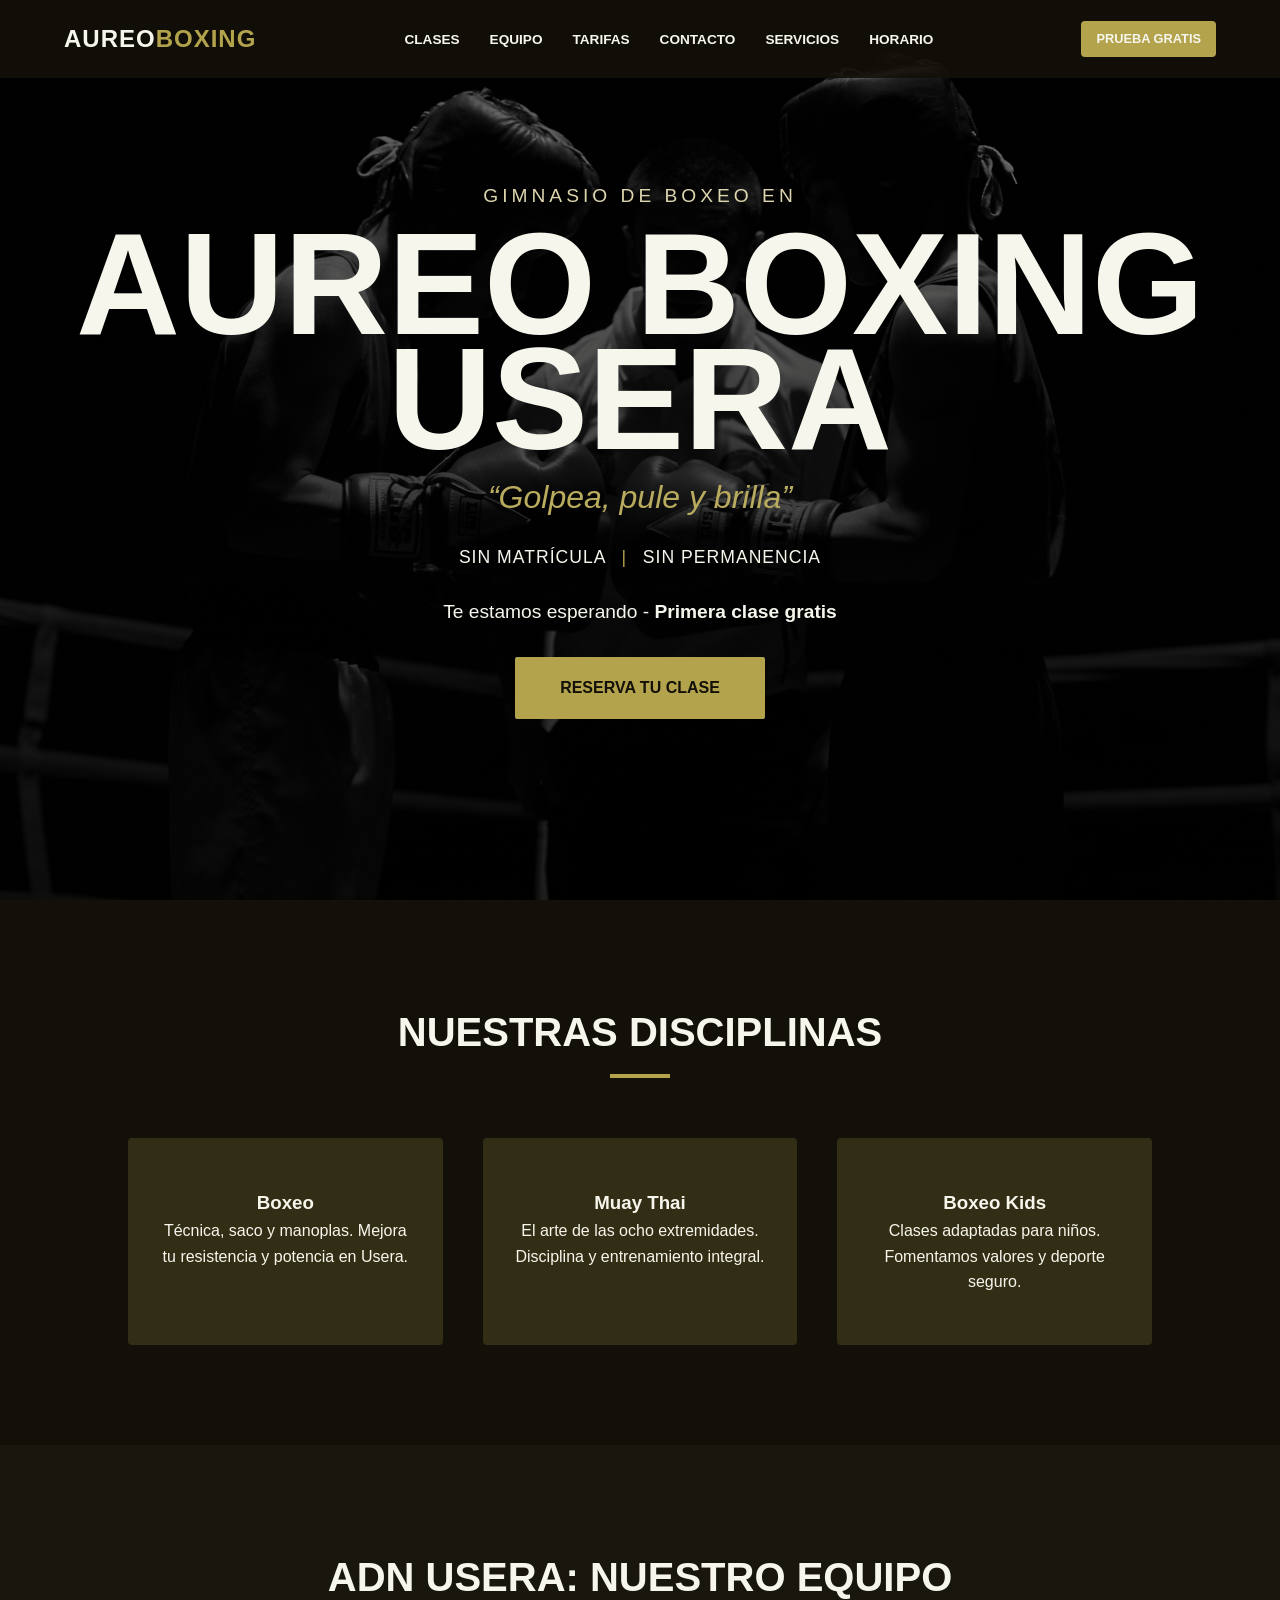
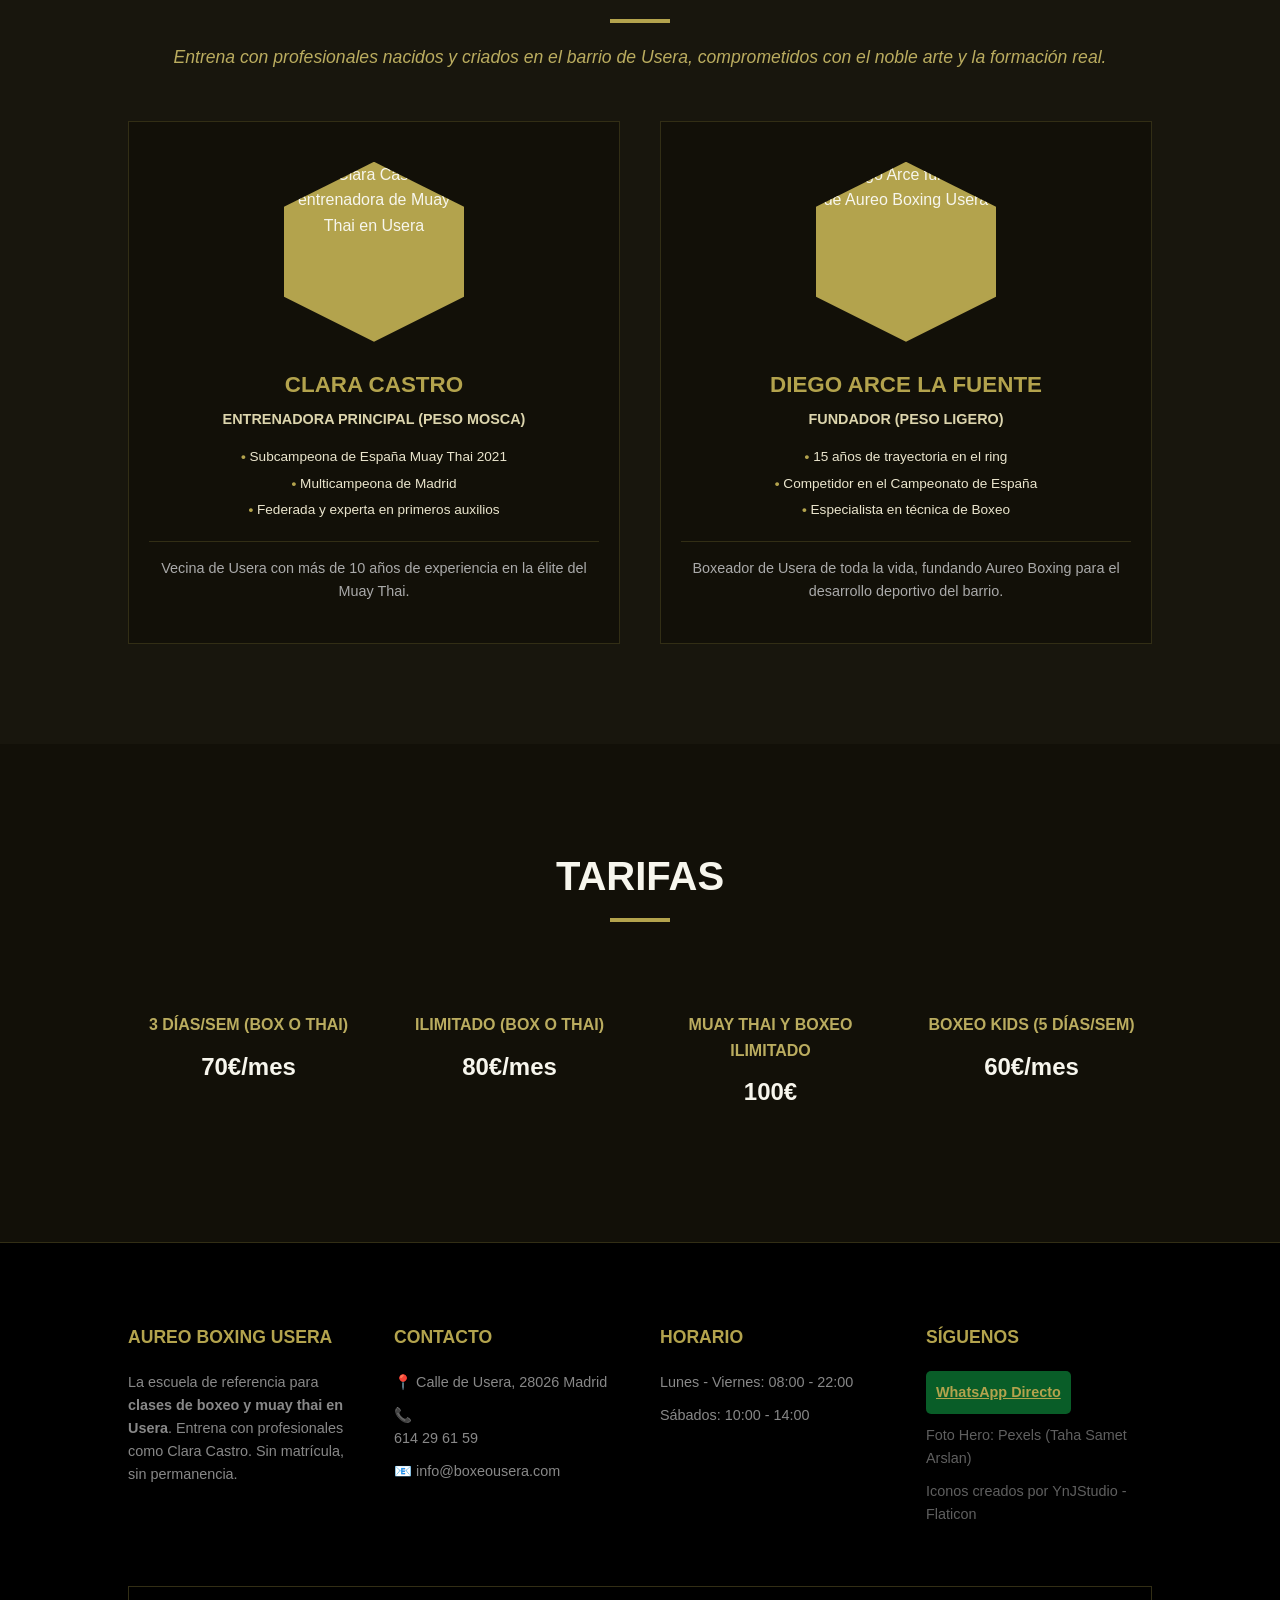
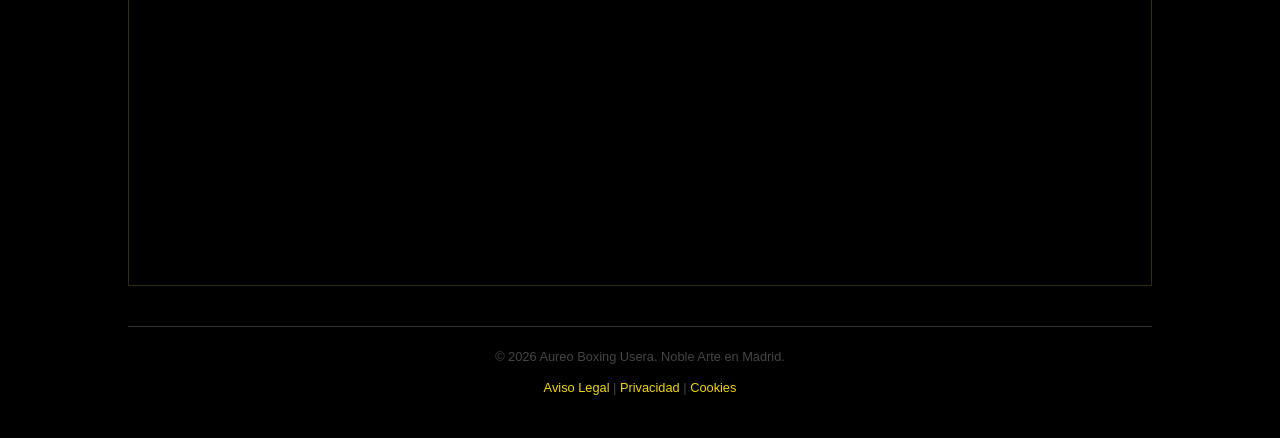
==== commit 23188522: "update tarifas" ====
--- a/index.html
+++ b/index.html
@@ -195,7 +195,7 @@
                 <div class="price-box"><h4>3 Días/Sem (Box o Thai) </h4><p>70€/mes</p></div>
                 <div class="price-box"><h4>Ilimitado (Box o Thai) </h4><p>80€/mes</p></div>
                 <div class="price-box"><h4>Muay thai y Boxeo Ilimitado </h4><p>100€</p></div>
-                <div class="price-box"><h4>Boxeo Kids</h4><p>60€/mes</p></div>
+                <div class="price-box"><h4>Boxeo Kids (5 Días/Sem)</h4><p>60€/mes</p></div>
             </div>
         </section>
     </main>
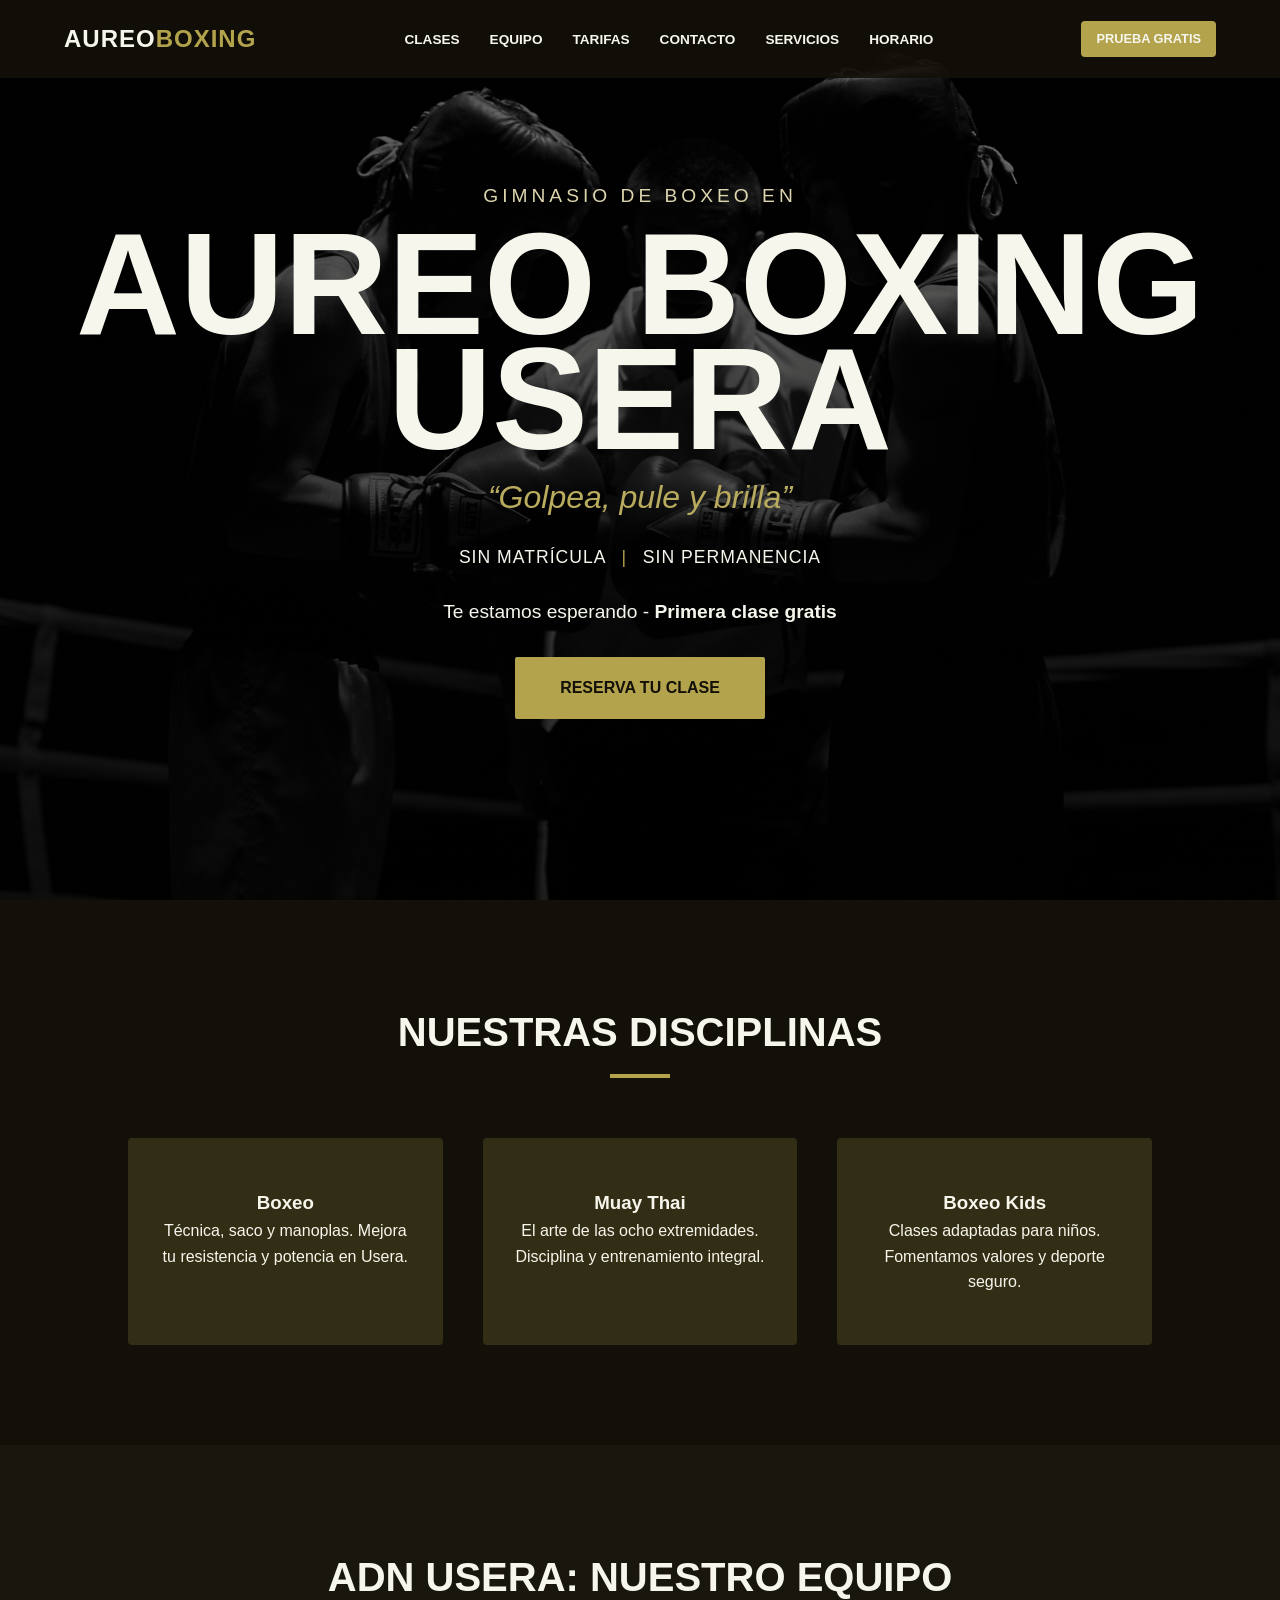
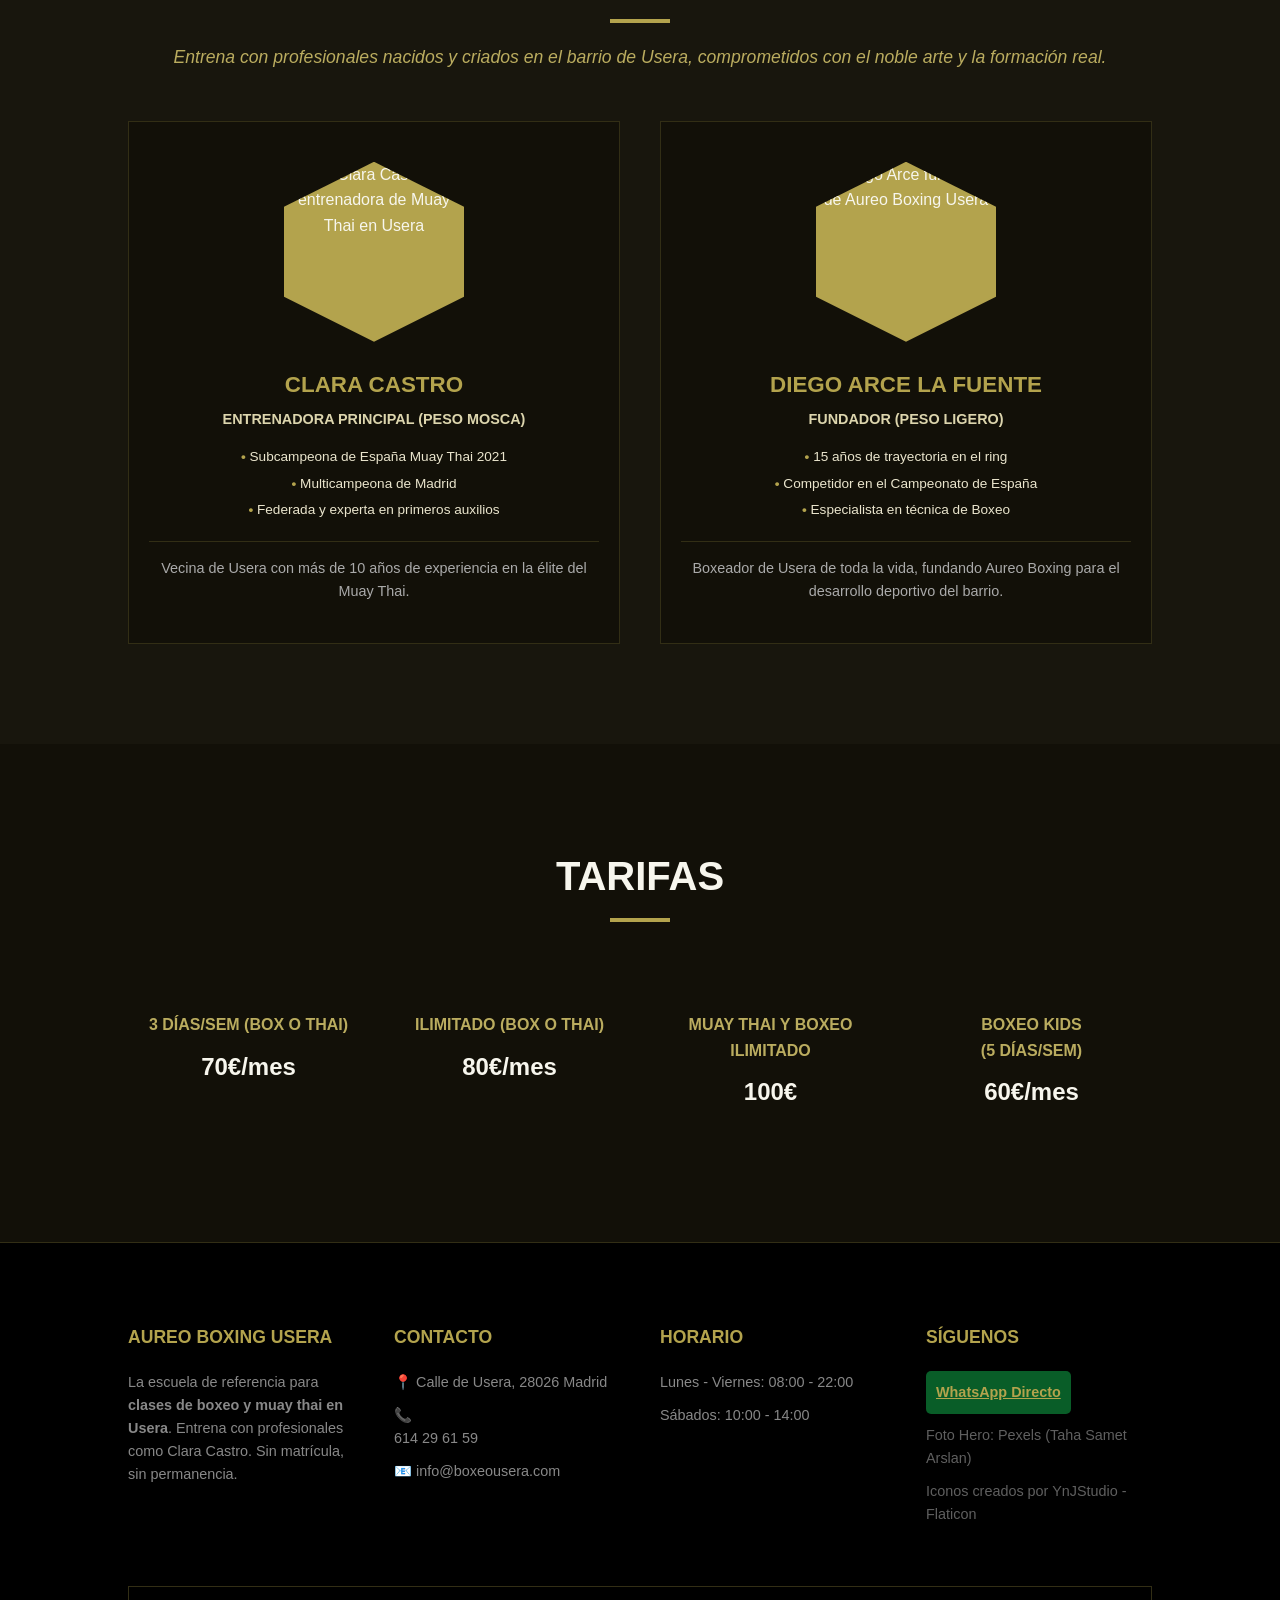
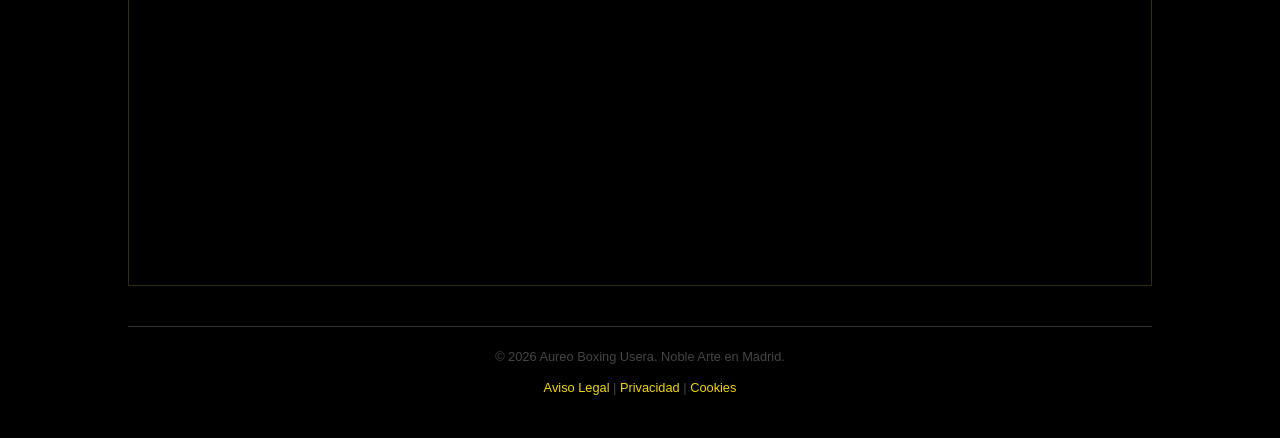
==== commit 0aba3712: "quick fix" ====
--- a/index.html
+++ b/index.html
@@ -195,7 +195,7 @@
                 <div class="price-box"><h4>3 Días/Sem (Box o Thai) </h4><p>70€/mes</p></div>
                 <div class="price-box"><h4>Ilimitado (Box o Thai) </h4><p>80€/mes</p></div>
                 <div class="price-box"><h4>Muay thai y Boxeo Ilimitado </h4><p>100€</p></div>
-                <div class="price-box"><h4>Boxeo Kids (5 Días/Sem)</h4><p>60€/mes</p></div>
+                <div class="price-box"><h4>Boxeo Kids <br>(5 Días/Sem)</h4><p>60€/mes</p></div>
             </div>
         </section>
     </main>
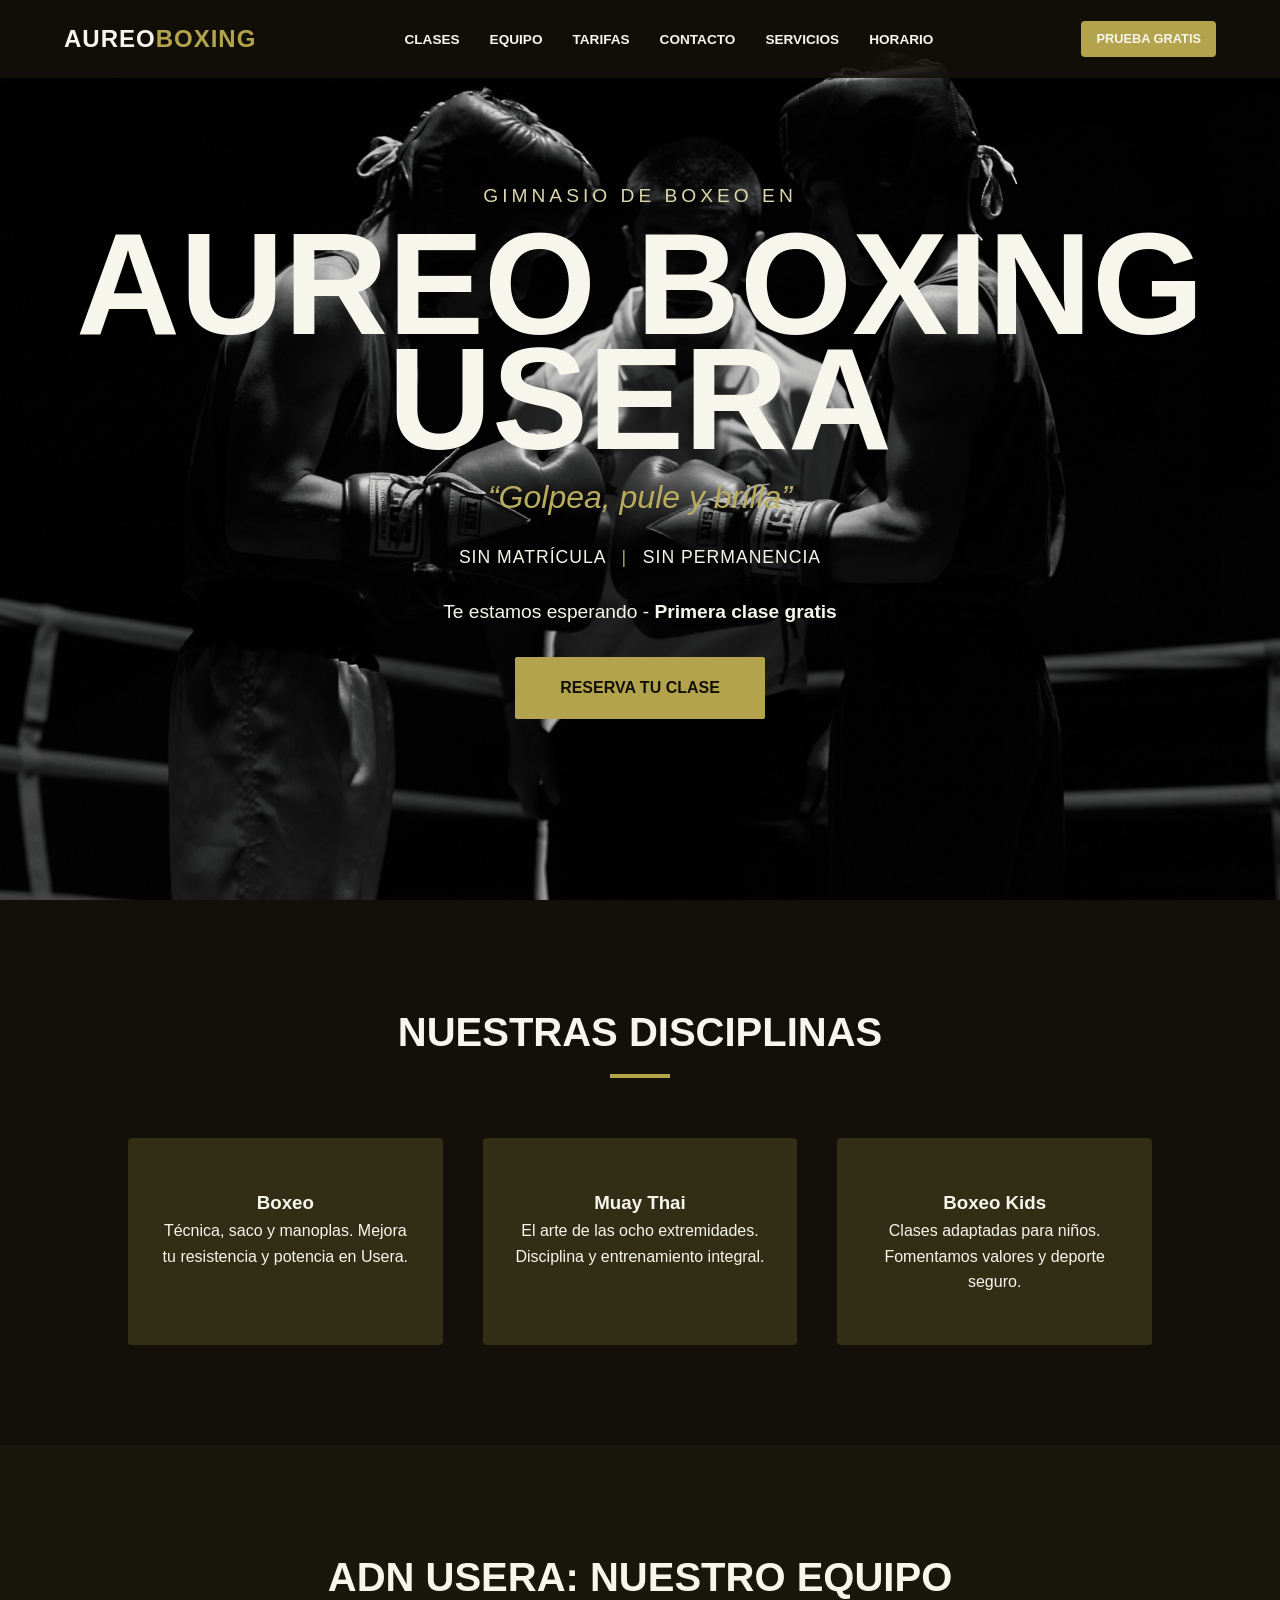
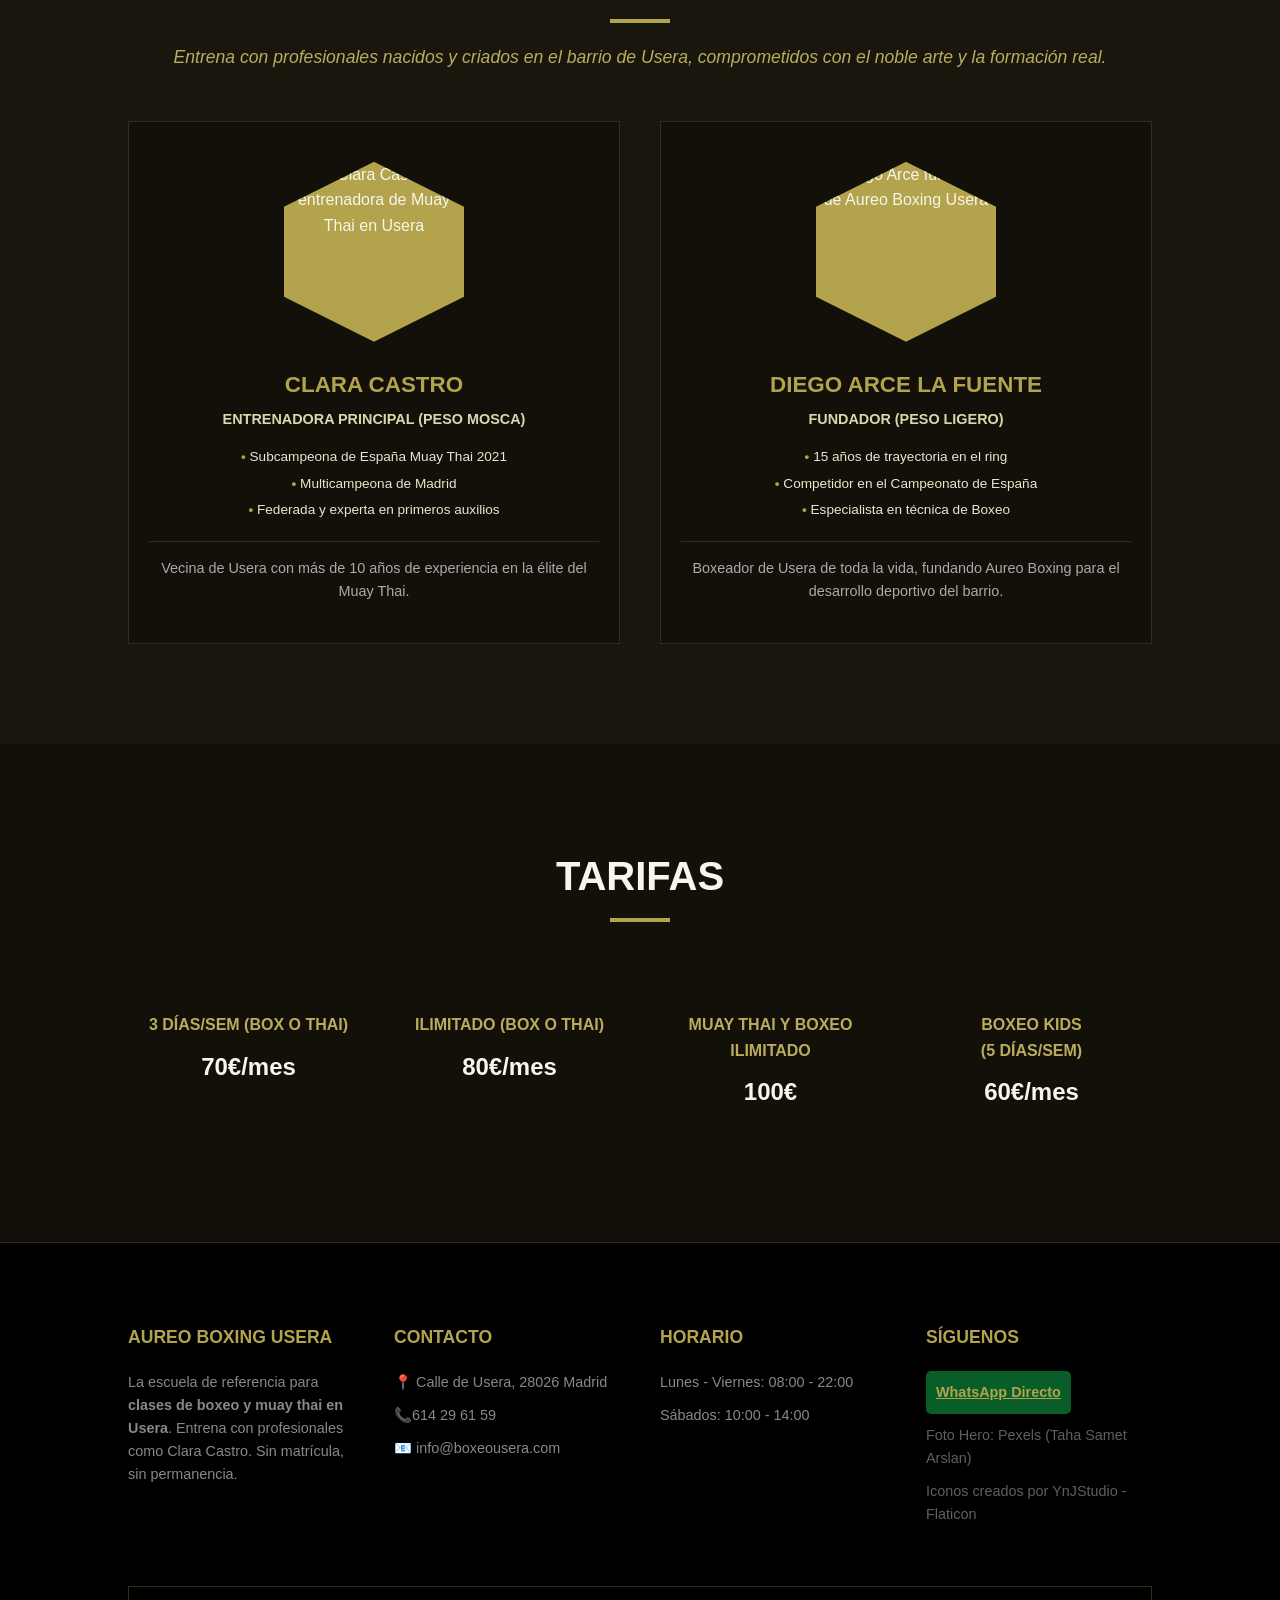
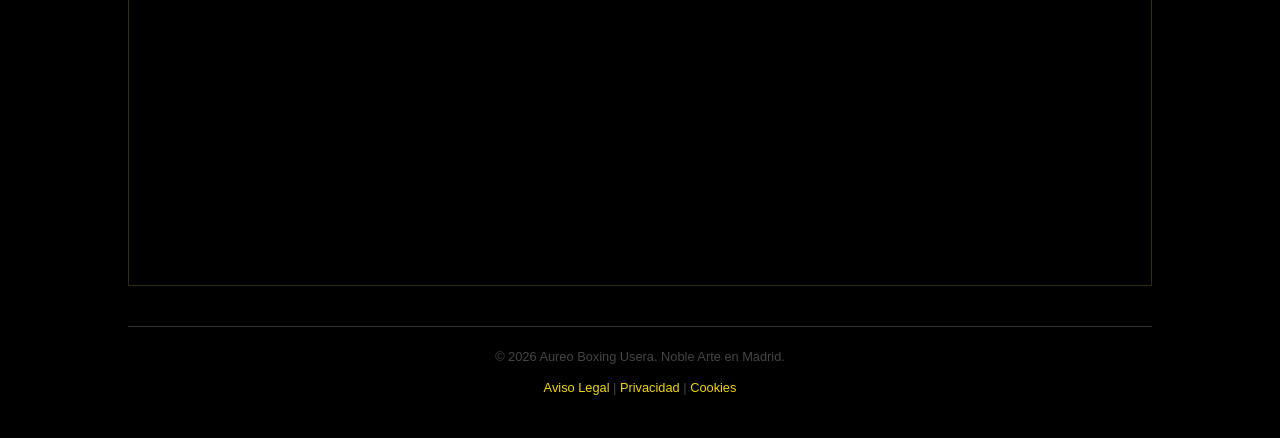
==== commit f909d9ff: "update" ====
--- a/index.html
+++ b/index.html
@@ -209,7 +209,7 @@
         <div class="footer-col">
             <h4>CONTACTO</h4>
             <p>📍 Calle de Usera, 28026 Madrid</p>
-            <p>📞 <a href="tel:+34614296159" style="color:inherit; text-decoration:none;">614 29 61 59</a></p>
+            <p>📞614 29 61 59</p>
             <p>📧 info@boxeousera.com</p>
         </div>
         <div class="footer-col">
--- a/style.css
+++ b/style.css
@@ -64,8 +64,9 @@
 /* --- HERO --- */
 .hero {
     height: 100vh;
-    background: linear-gradient(rgba(0,0,0,0.5), rgba(0,0,0,0.8)), 
-                url('assets/ring_boxeo.jpg') center/cover no-repeat;
+/* Opción más clara: 30% arriba y 60% abajo */
+background: linear-gradient(rgba(0,0,0,0), rgba(0,0,0,0)), 
+            url('assets/ring_boxeo.jpg') center/cover no-repeat;
     display: flex;
     align-items: center;
     justify-content: center;
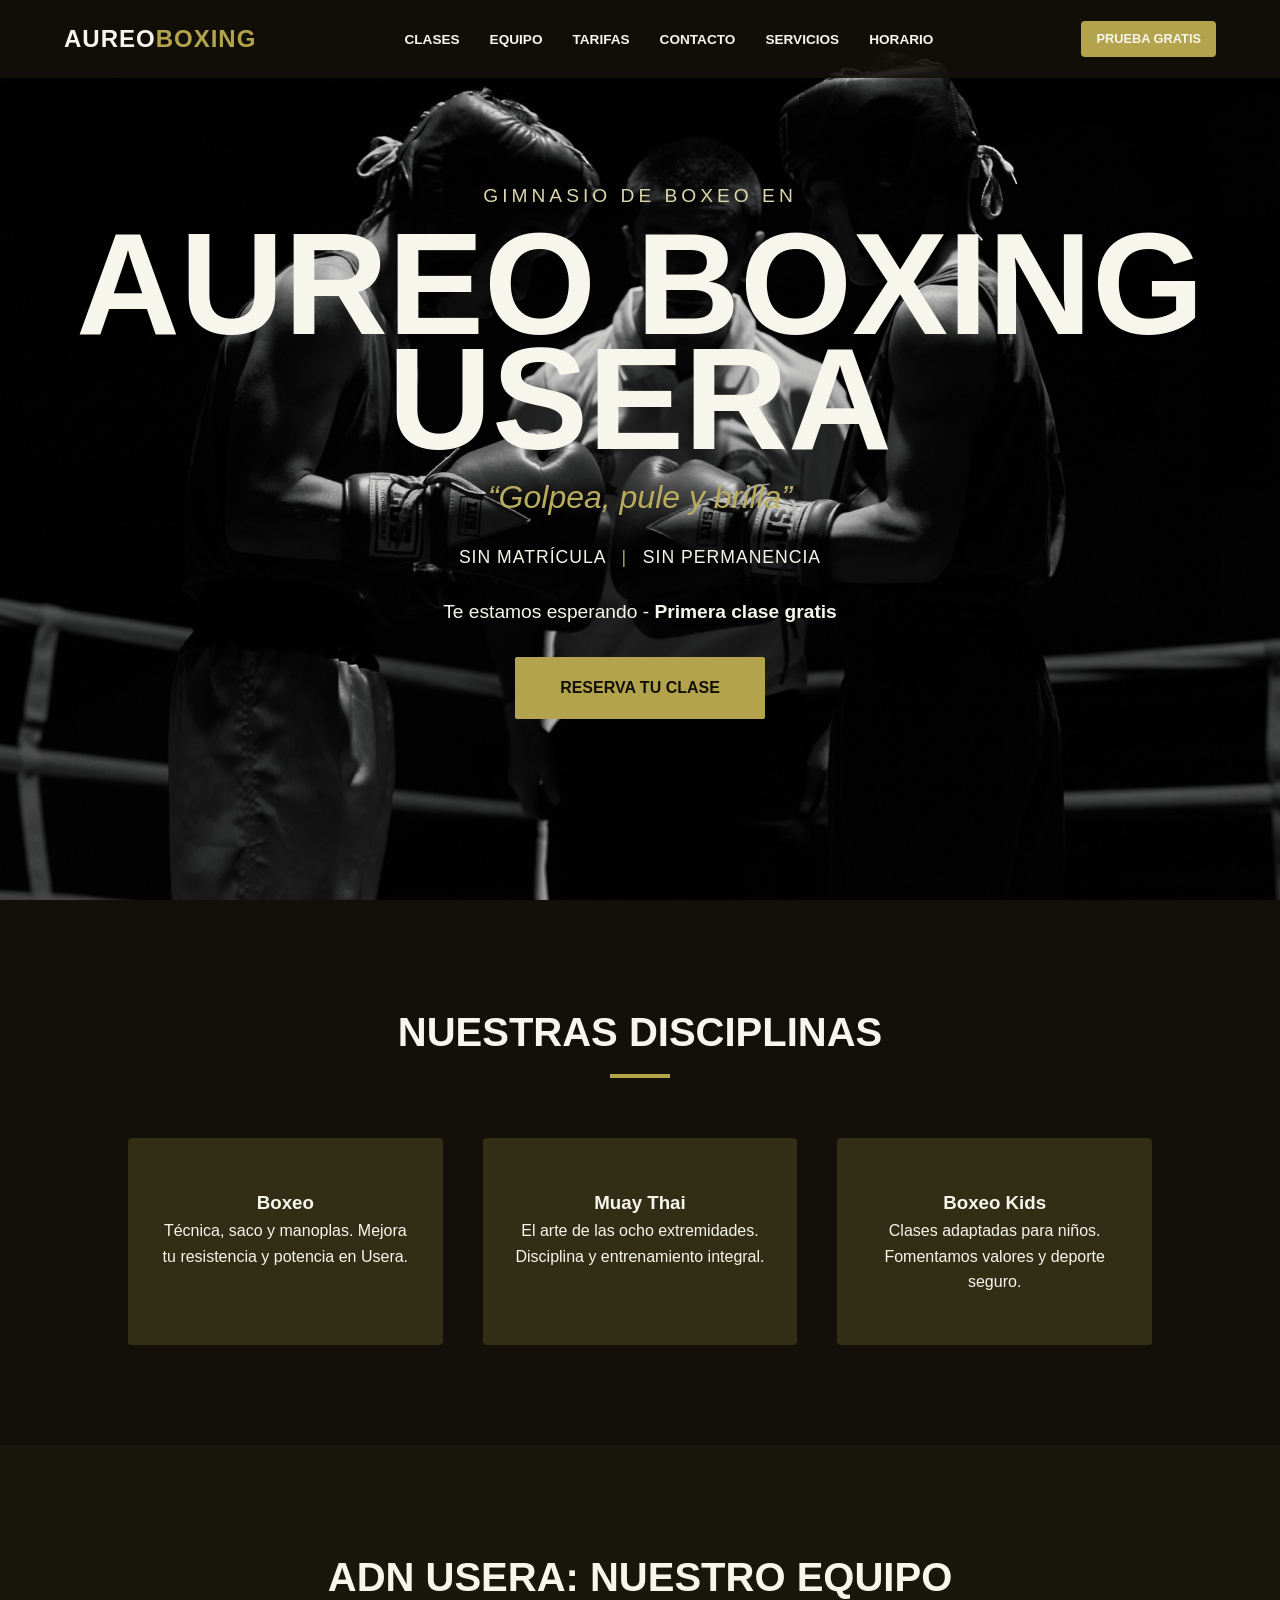
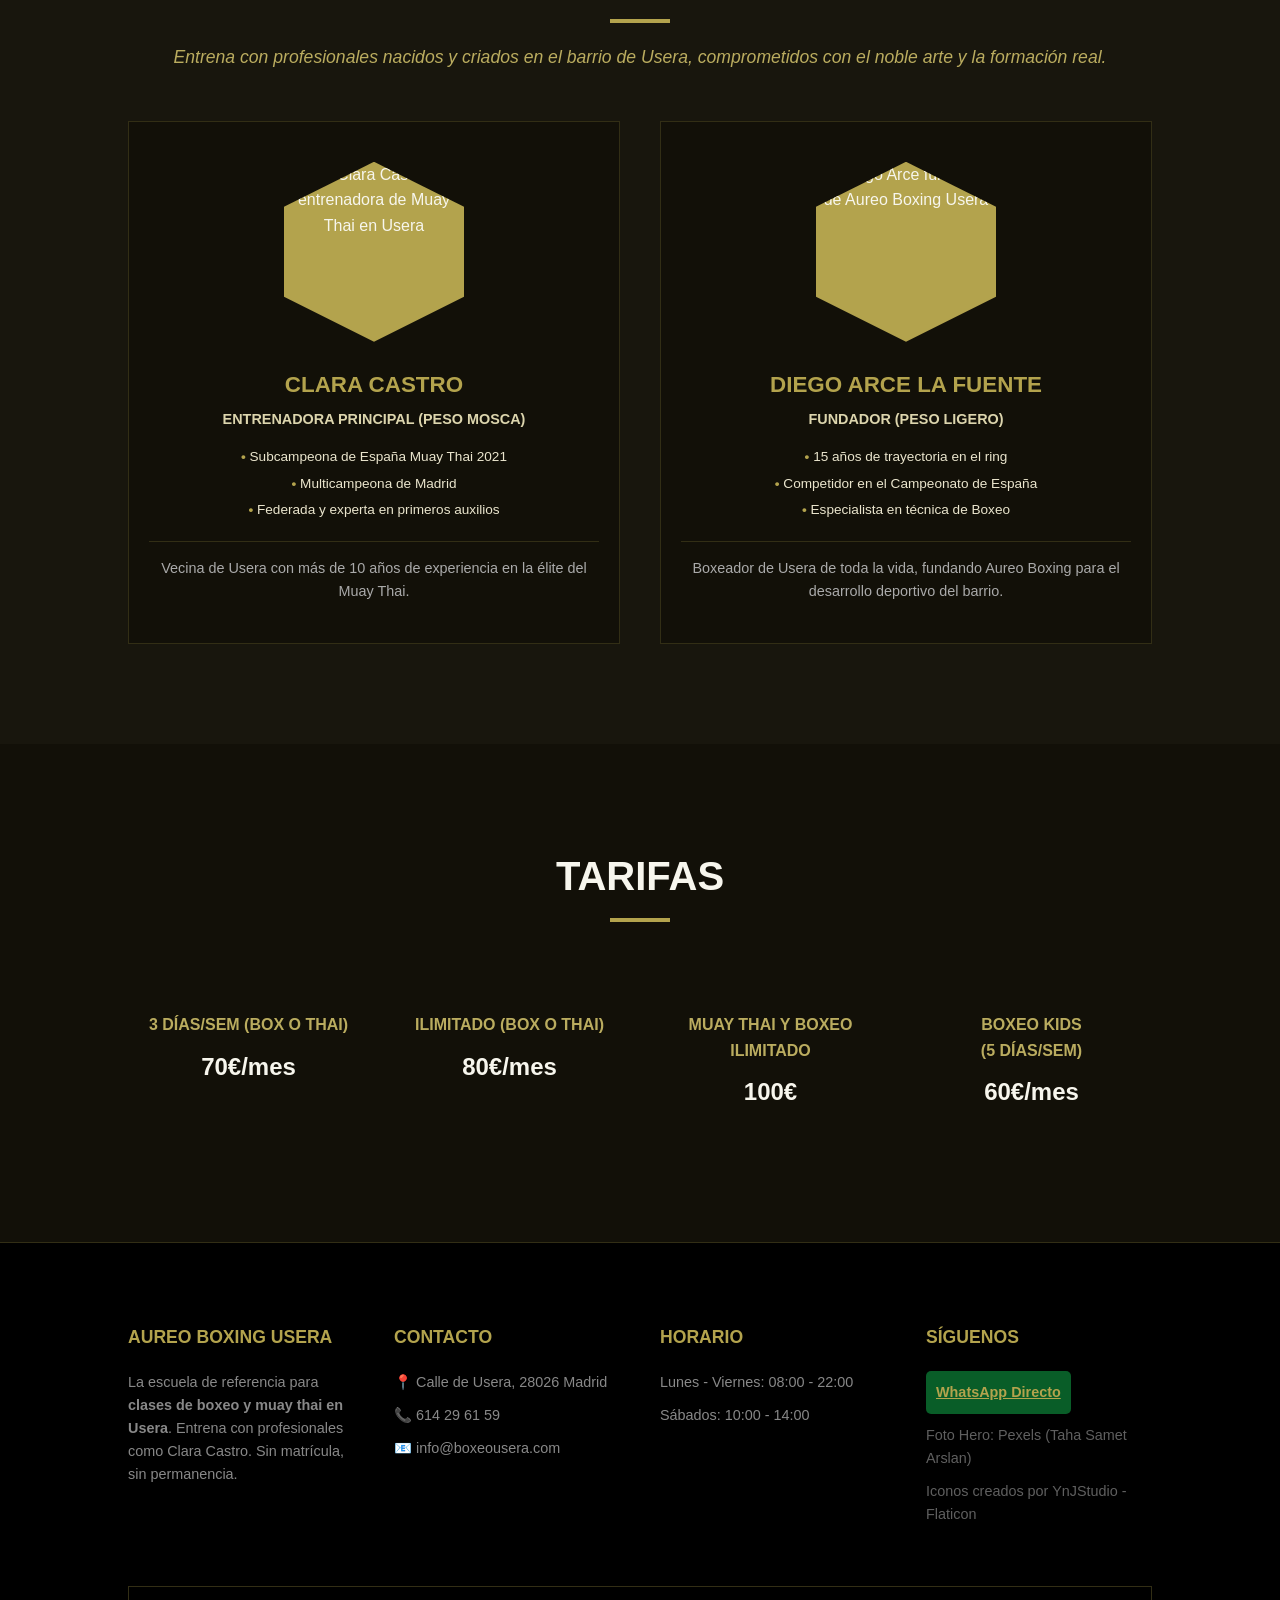
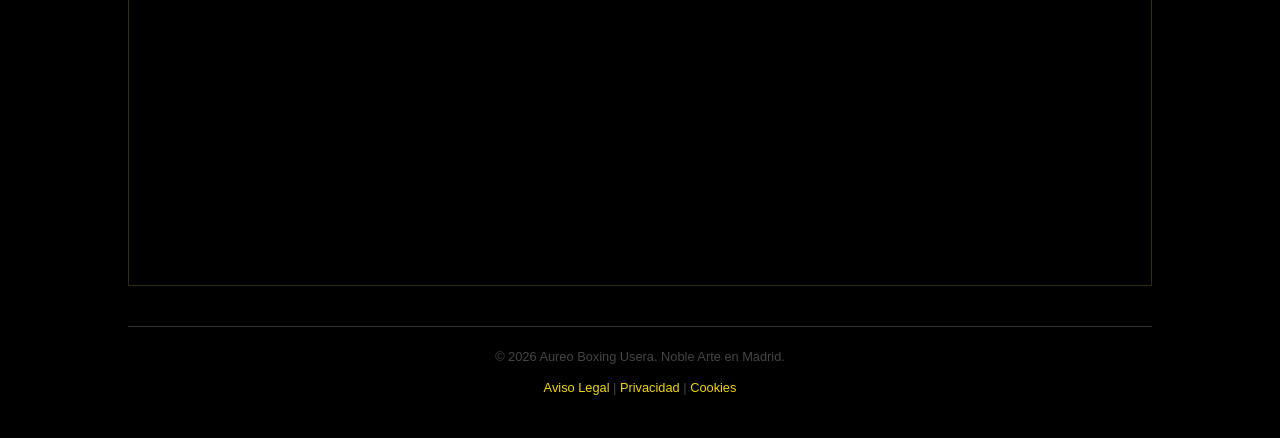
==== commit 8e1967ba: "update contact" ====
--- a/index.html
+++ b/index.html
@@ -209,7 +209,7 @@
         <div class="footer-col">
             <h4>CONTACTO</h4>
             <p>📍 Calle de Usera, 28026 Madrid</p>
-            <p>📞614 29 61 59</p>
+            <p>📞 614 29 61 59</p>
             <p>📧 info@boxeousera.com</p>
         </div>
         <div class="footer-col">
